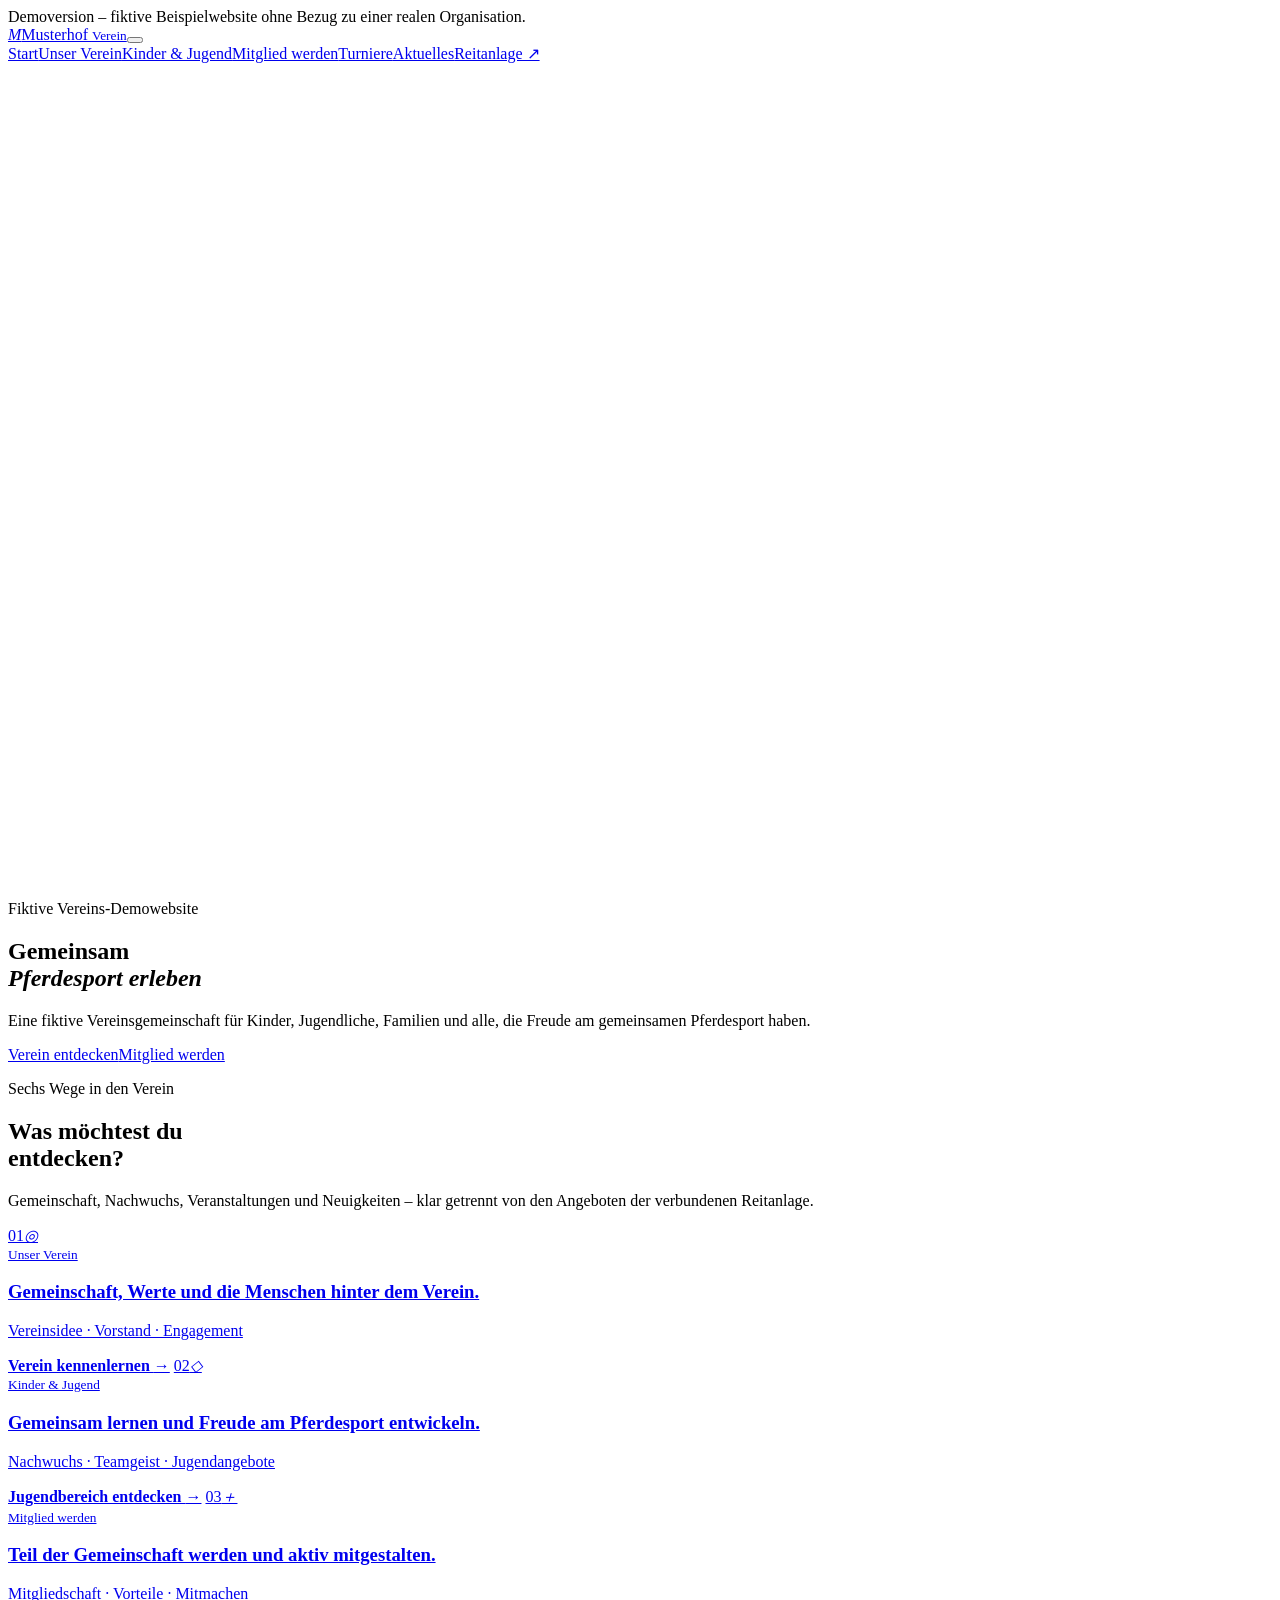
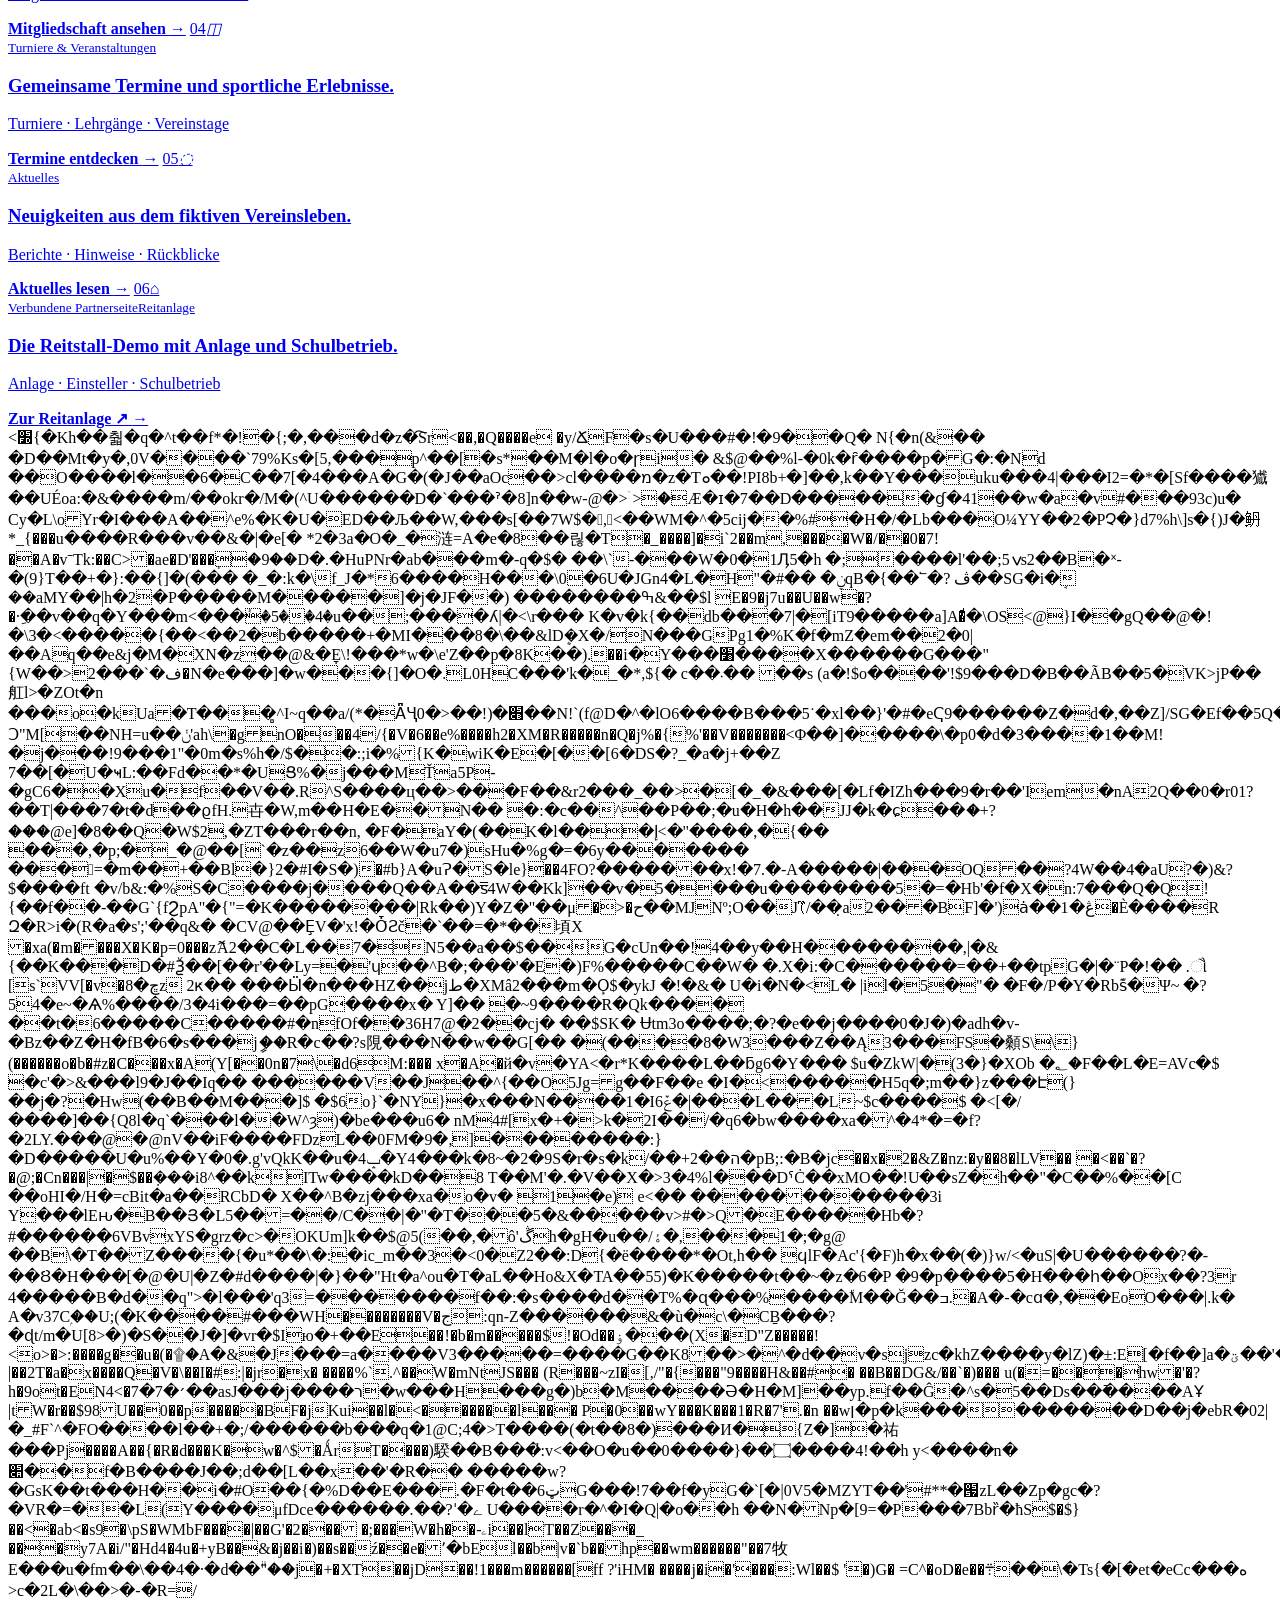
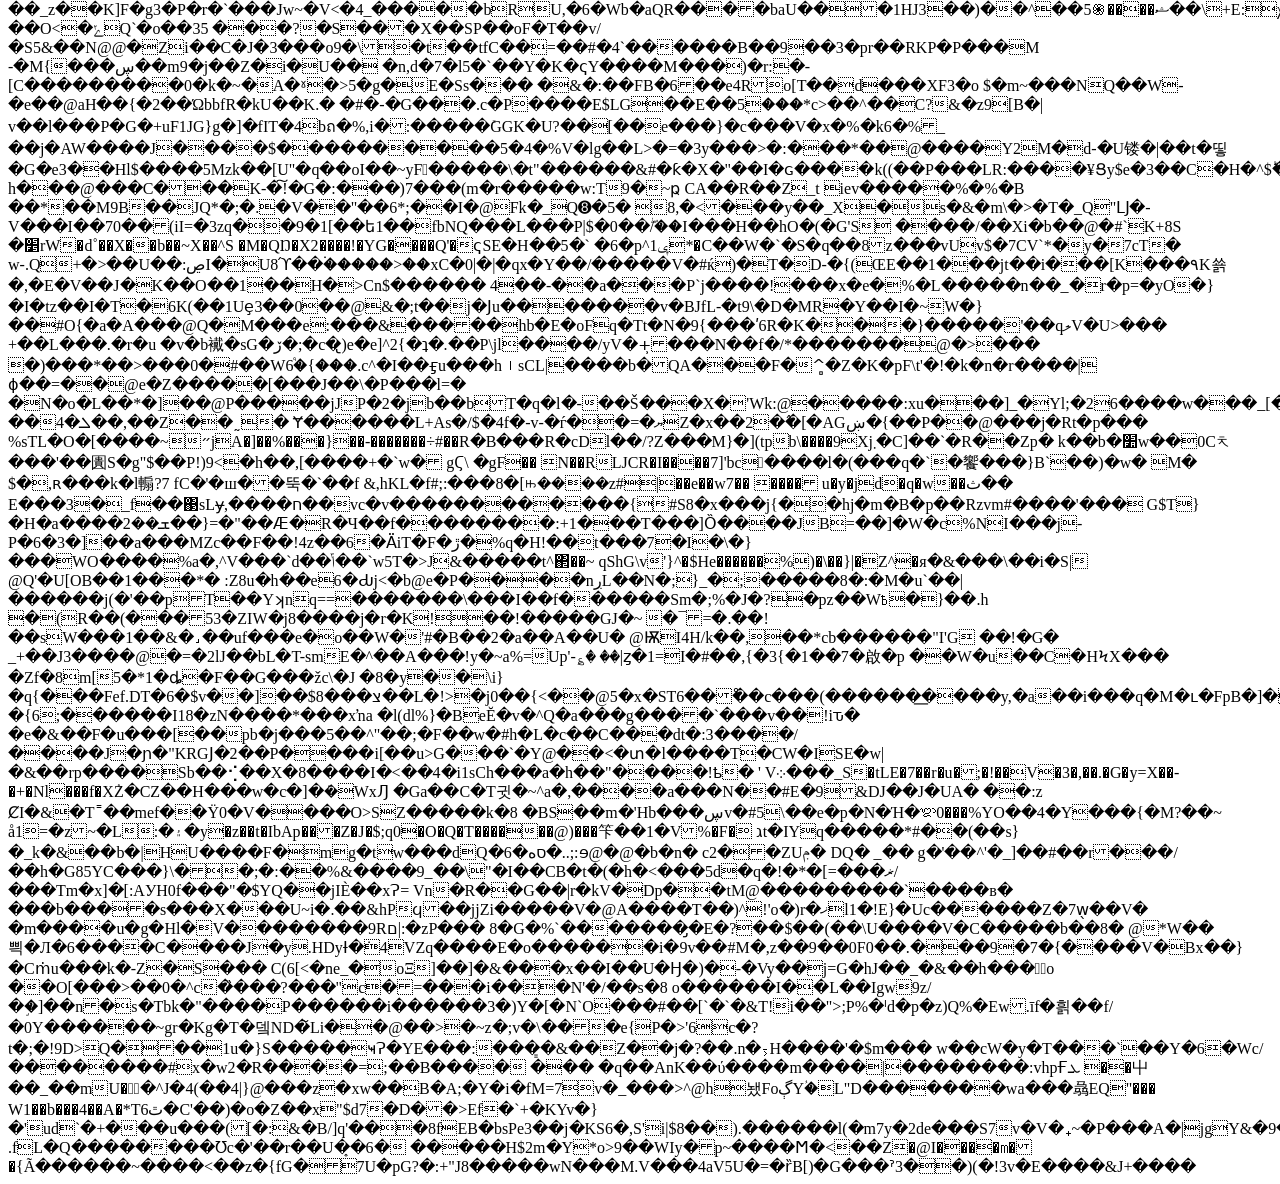
==== index.html @ 646482c4 "Erstelle Vereins-Demowebsite" ====
<!doctype html><html lang="de"><head><meta charset="utf-8"><meta name="viewport" content="width=device-width,initial-scale=1"><meta name="description" content="Fiktive Vereins-Demowebsite für den Reitverein Musterhof e.V. – Gemeinschaft, Jugend und Pferdesport."><meta name="robots" content="noindex,nofollow,noarchive"><title>Reitverein Musterhof e.V. · Demoversion</title><link rel="preload" href="assets/hero-gemeinschaft.webp" as="image" type="image/webp"><link rel="stylesheet" href="style.css"><script src="script.js" defer></script></head><body class="home"><div class="demo-bar">Demoversion – fiktive Beispielwebsite ohne Bezug zu einer realen Organisation.</div><header class="site-header"><a class="brand" href="index.html"><i class="brand-mark">M</i>Musterhof <small>Verein</small></a><button class="nav-toggle" type="button" aria-expanded="false" aria-controls="site-nav" aria-label="Navigation öffnen"><span></span></button><nav class="site-nav" id="site-nav" aria-label="Hauptnavigation"><a href="index.html" aria-current="page">Start</a><a href="verein.html">Unser Verein</a><a href="jugend.html">Kinder & Jugend</a><a href="mitglied.html">Mitglied werden</a><a href="veranstaltungen.html">Turniere</a><a href="aktuelles.html">Aktuelles</a><a class="partner-link" href="https://home-5020967539.app-ionos.space/">Reitanlage ↗</a></nav></header><main><section class="hero"><img src="assets/hero-gemeinschaft.webp" width="1920" height="817" alt="Fiktive Vereinsgemeinschaft mit Kindern, Jugendlichen und zwei Pferden auf einem Reitplatz"><div class="hero-copy"><p class="eyebrow">Fiktive Vereins-Demowebsite</p><h1>Gemeinsam<br><em>Pferdesport erleben</em></h1><p class="lead">Eine fiktive Vereinsgemeinschaft für Kinder, Jugendliche, Familien und alle, die Freude am gemeinsamen Pferdesport haben.</p><div class="button-row"><a class="button" href="verein.html">Verein entdecken</a><a class="button secondary" href="mitglied.html">Mitglied werden</a></div></div></section><section class="section dark" id="bereiche"><div class="split-head reveal"><div><p class="eyebrow">Sechs Wege in den Verein</p><h2>Was möchtest du<br>entdecken?</h2></div><p>Gemeinschaft, Nachwuchs, Veranstaltungen und Neuigkeiten – klar getrennt von den Angeboten der verbundenen Reitanlage.</p></div><div class="area-grid">
<a class="area-card reveal" href="verein.html"><span>01</span><i class="card-icon">◎</i><div><small class="card-kicker">Unser Verein</small><h3>Gemeinschaft, Werte und die Menschen hinter dem Verein.</h3><p>Vereinsidee · Vorstand · Engagement</p></div><b class="card-action">Verein kennenlernen <span>→</span></b></a>
<a class="area-card reveal" href="jugend.html"><span>02</span><i class="card-icon">◇</i><div><small class="card-kicker">Kinder & Jugend</small><h3>Gemeinsam lernen und Freude am Pferdesport entwickeln.</h3><p>Nachwuchs · Teamgeist · Jugendangebote</p></div><b class="card-action">Jugendbereich entdecken <span>→</span></b></a>
<a class="area-card reveal" href="mitglied.html"><span>03</span><i class="card-icon">＋</i><div><small class="card-kicker">Mitglied werden</small><h3>Teil der Gemeinschaft werden und aktiv mitgestalten.</h3><p>Mitgliedschaft · Vorteile · Mitmachen</p></div><b class="card-action">Mitgliedschaft ansehen <span>→</span></b></a>
<a class="area-card reveal" href="veranstaltungen.html"><span>04</span><i class="card-icon">◫</i><div><small class="card-kicker">Turniere & Veranstaltungen</small><h3>Gemeinsame Termine und sportliche Erlebnisse.</h3><p>Turniere · Lehrgänge · Vereinstage</p></div><b class="card-action">Termine entdecken <span>→</span></b></a>
<a class="area-card reveal" href="aktuelles.html"><span>05</span><i class="card-icon">◌</i><div><small class="card-kicker">Aktuelles</small><h3>Neuigkeiten aus dem fiktiven Vereinsleben.</h3><p>Berichte · Hinweise · Rückblicke</p></div><b class="card-action">Aktuelles lesen <span>→</span></b></a>
<a class="area-card partner reveal" href="https://home-5020967539.app-ionos.space/"><span>06</span><i class="card-icon">⌂</i><div><small class="card-tag">Verbundene Partnerseite</small><small class="card-kicker">Reitanlage</small><h3>Die Reitstall-Demo mit Anlage und Schulbetrieb.</h3><p>Anlage · Einsteller · Schulbetrieb</p></div><b class="card-action">Zur Reitanlage ↗ <span>→</span></b></a>
</div></section><section class="youth-band"><׽{�Kh��춻�q�^t��f*�!�{;�,���d�z�S҇r<��,�Q����e �y/ՃF�s�U���#�!�9��Q�N{�n(&��
�D��Mt�y�,0V����`79%Ks�[5,���p^��[�s*��M�l�o�ɼi�&$@��%l-�0k�ȓ����p�G�:�Nd ��O����l��6�C��7[�4���A�G�(�J��aOc��>cl����מ�z�Tܘ��!PI8b+�]��,k��Y���uku���4|���I2=�*�[Sf����㺣��UÉoa:�&����m/��okr�/M�(^U������D�`���ˀ�8]n��w-@�>ۤ>�Æ�ɪ�7��D������ɠ�41��w�a�v#���93c)u�	Cy�L\oYr�I���A��^e%�K�U�ED��Љ��W,���s[��7W$�,<��WM�^�5cij��%#�H�/�Lb���O¼YY��2�PՉ�}d7%h\]s�{)J�鿕*_{���u����R���v��&�|�e[�	*2�3a�Ο�_�涟=A�e�8��릲�T�_����]�i`2��m,����W�/��0�7!��A�vˉTk:��C>�ae�D'���֧�9��D�.�HuPNr�ab���m�-q�$�
��\`-���W�0�1Ӆ5�h	�;����l'��;ݍ5ѕ2��B�ˣ-�(9}T��+�}:��{]�(���	�_�:k�\f_J�*6����H�� �\0�6U�JGn4�L�H"�#��
	�ݧqB�{��՟�? ڤ��SG�i�ܱ
��aMY��|h�2�P�����M�����]�j�JF��)
��������ߒ&��$l
E�9�j7u��U��w�?�·�ِ�v��q�Y���m<���ٝ�5��4�u��;����ʎ|�<\r���
K�v�k{��db���7|�[iT9�����a]A�ͩ�\OS<@}I��gQ��@�!
�\3�<�����{��<��2�b�����+�MI���8�\��&lDܷ�X�/N���GPg1�%K�f�mZ�em��2�0|��Aq��e&j�M�XN�z��@&�ׇE\!���*w�\e'Z��p�8K��).��i�Y���׸����X������G���"{W��>ف�`���2�N�e���]�w���{]�O�.L0HC���'k�_�*,${�c��܁��	��s
(a�!$o����'!$9���D�B��ÃB��5�<r�YpK�e	����^~��e��`�Ϣ�T�^/�Vm�\k(L�8�-�P��B�,�r1����
�J�"v�g�H~�<�yV3�z3��
Ҁ?r�9���z��b�rD�Ԝ NZ����w��a��ЋX1 Q���?bg�D�c~M��IK8��E���ZDnW�3I���$IM+lK�=;ApӁlG�7�0��_gx��-cT���hȀ�~�6�"v�^��
�%1?5YA�����`���!�%���`X�V\h��p�X��53�q�4G�~�E��-���	|����<���͑�S�r��LJ����I�w#F��P�R.������?��ܞ �F	g&{�����b��m?�~"va���]o�����^���V��5���ud'�l?��EJ�02����������.<{g��P�(�0|"'9���Q#=�L�=mm�TD���H%l�;�C��|�H��B���T5��!h��k�*��a�w���v��}�v�%���2	�= 2�k�rC�7 ���2���4H����	ԫGh�VX��&n������0ثf���&)@�XA'6M����)��
�m��[��5��\� �6z%Y׆h�~��TQ��*�j.$�B��J�J�E�%�h��Ҩ��N��!�_��V��p4,�Զ���\a<�z��4����l1��M�{(�{��
�����/Ms;A���{G�a�K�����`�|�ez)a�Z��*�Ϋ���Qqqj�s�9�I+�P�=����$�A&�S�+>VK>jP��舡l>�ZOt�n ���o�kUa�T���̻^I~q��a/(*�ǞҶ0�>��!)�׋��N!`(f@D�^�lO6����B���5˙�xl��}'�#�eҀ9������Z�d�,��Z]/SG�Ef��5Q��[E�'�yP�JW�6���gT�\P�-�1�ӱ�/Ɔ"M[��NH=u��ݩ'ah\�gnO� ��4/{�V�6��e%����h2�XM�R�����n�Q�j%�{%'��V�������<Φ��]�����\�p0�d�3����1��M!�j���!9���1"�0m�s%h<KЁ�Xr�X_�� ���P�^2J
�Q+��L:�̃:��$b>�/$��:;i�%{K�wiK�E�[��[6�DS�?_�a�j+��Z
7��[�U�ҹL:��Fd��*�UՑ%�j���MŤa5P-�gC6��Xu�f��V��.R^S����ц��>���F��&r2���_��>�[�_�&���[�Lf�IZh���9�r��'Iem�nA2Q��0�r01?��T|���7�t�d��ϱfH.卋�W,m��H�E��N���:�c��^��P��;�u�H�h��JJ�k�ɕ��ަ�+?� ��@e]�8��Q�W$2,�ZT���r��n, �F�aY�(��K�l���إ<�"����,�{�����,�p;�_�@��[`�z��z6��W�u7�)sHu�%g�=�6y����������=�m��+��Bl�}2�#I�S�)�#b}A�uɁ�S�le}��4FO?�������x!�7 .�-A�����|���OQ��?4W��4�aU?�)&?$����ft�v/b&:�%S�C�� ��j����Q��A��s̿4W��Kk]��v�5����u��������5�=�Hb'�f�X�n:7���Q�Q!{��f��-��G`{fϨpA"�{"=�K��������|Rk��)Y�Z�"��μ�>�ح��MJNº;O��J(ͫ/��̣a2���BF]�')ȧ��1�ڠ�Ѐ����RԶ�R>i�(R�a�s';'��q&��CV@��ȨV�'x!�ׁȰƧč�`��=�*��頃X	�xa(�m����X�K�p=0���zޮA2��C�L��7�N5��a��$��G�cUn��!4��y��H��������,|�&{��K���D�#Ѯ��[��r'��Ly=�'ɥ��^B�;���'�E�)F%�����C��W�
�.X�i:�C������=��+��tpG�|�¨P�!��.ૌ[s`VV[�v�ڇ�8z 2ԟ�����Ӹ�n���HZ��jط�XMâ2���m�O̙$�ykJ	�!�&�U�i�N�<L�	|il�5�"�	�F�/P�Y�Rbs͊�Ψ~� ?54�e~�Ѧ%����/3�4i���=��pG����x�	Y]���~9����R�Qk���� ��t�6�����C�����#�nfOf��36H7@�2��cj���$SK�	Ʉtm3o����;�?�e��j����0�J�)�adh�v-�Bz��Z�H�fB�6�s���jީ��R�c��?s䧋���N��w��G[���(����8�W3���Z��Ą3���FS�顙S\\}(������o�b�#z�C���x�A(Y[��0n�7\�d6 M:���
x�A�й�v�YA<�r*K����L��ƃg6�Y���$u�ZkW|�(3�}�XOb
�؂�F��L�E=AVc�$	�c'�>&���l9�J��Iq��	 ������V��J��^{��O5Jg=g��F��e
�I�<�����H5q�;m��}z���Է(}��j�?�Hw(��B��M���]$
�$6o}`�NY}�x���N����1�I6ݞ�|���L���L~$c����$
�<[�/����]��{Q8l�q `���l��W^ȝ)�be���u6�
nM4#[x�+�>k�2I��/�q6�bw����xa�^�4*�=�f?�2LY.���@�@nV��iF����FDzL��0FM�9�,]��������:}�D�����U�u%��Y�0�.g'vQkK��u�4ݒ�Y4���k�8~�2�9S�r�s�k/��+2��ה�pB;:�B�јc��x�2�&Z�nz:�y��8�lLV���<��`�?�@;�Cn���|�$��ܼ���i8^��kITw����kD��8T��M'�.�V��X�>3�4%l���DˤĊ��xMO��!U��sZ�h��"�C��%��[C	��oHI�/H�=cBit�a��RCbD�
X��^B�zj���xa�o�v� 1�e)
e<��������������3iY���lEԋ�B��Յ�L5��=��/C��|�"�T���5�&�����v>#�>Q�E�����Hb�?#������6VBvxYS�grz�c>�OKUm]k��$@5(��,�ô'ڴh�gH�u��/ۀ�,���1�;�g@	��B\�T��Z����{�u*��\�:�ic_m��3�<0�Z2��:D{�ё����*�O t,h��ϥlF�Ac'{�F)h�x��(�)}w/<�u<d���8A�M5p
9������v��L���Q	��s��;���QM'Q������N�|s�k#4�l~���3DH�([���@=
(l=W���BA��η�A�\N*�l<n�hl�{>S|�U������?�-��Ȣ�H���[�@�U|�Z�#d����|�}��"Ht�a^ou�T�aL��Ho&X�TA��55)�K�����t��~�z�6�P
�9�p����5�H���һ��Ox��?3r	4�����B�d��q">�l���'q3=�������f��:�s����d��T%�ɋ���%����֕M��Ğ��ߏ.�A�-�cɑ�,��EoO���|.k�	A�v37Cۭ��U;(�Κ����#���WH��������V�ج:qn-Z������&�ù�c\�CַB���?�ɖt/m�U[8>�)�S��J�]�vr�$Iю�+��E��!�b�m�����$!�Od��ۏ���(X�D"Z�����!<o>�>:����g��u�(�۩�A�&�J���=a����V3�����=����G��K8��>�^�d��v�sjzc�khZ����y�lZ)�±:E[�f��]a�ؾ��'�a4?|��2T�a�x ����Q�V�\��I�#:|�jr�x�
����%`.^��W�mNtJS��� (R���~zI�[,/"�{���"9����H&��#�
��B��DG&/��`�)��� u(�=���hw�'�?h�9ot�EN4<�׳�7�7��asJ���j����ר�w���H���g�)b�M�� ��Ə�H�M]��yp.f��Ĝ�^s�5��Ds��߫����AҰ|tW�r��$98U��0��p�����BF�jKui̠��l�<������l��� P�0��wY���K���1�R�7'.�n
��w׀�p�k����������D��j�ebR�02|�_#F`^�FO����l��+�;/������b���q�1@C;4�>T����(�t��8�)���И�{Z�]�祐���Pj����A��{�R�d���K�w�^$�ǺrT����)騤��B���҆:v<��O�u��0����}��۝����4!��h	y<����n�	׊��f�B����J��;d��[L��x��'�R�������w?�GsK��t���H��i�#O��{�%D��E���.�F�t��6ټG���!7��f�yG�`[�|0V5�MZYT��'#**�՗zL��Zp�gc�?�VR�=��L(Y����μfDcе������.��?ˈ�ے
U����r�^�I�Q|�o��h ��N�Np�[9=�P���7Bbȑ�ћS$�$}��<�ab<�s9�\pS�WMbF����|��G'�2���	�;���W�h��-ۦi��lT��Z���_	���y7A�i/"�Hd4�4u�+yB��&�j��i�)��s��ź��e�՚�bEl��b|v�`b��hp��wm������"��7牧
E���u�fm��\��4�·�d��ۗ"��j�+�XT��jD��!1���m������[ff 
?'iHM� ����j�i�'���:Wl��$ '�)G�=C^�oD�e��܊��\�Ts{�[�et�eCc���ه	>c�2L�\��>�-�R=/��_z��K]F�g3�P�r�`���Jw~�V<�4_�����bRU,�6�W b�aQR����baU���1HJ3�� )��^��5֍����ޝ��\+E:χV��&M�bBs���zǬ�N���m��@hav)s���%a�q6	��O<�ݺQ`�o��35 ���?�S��̀�X��SP��oF�T��v/�S5&��N@@�Zi��C �J�3���o9�\�t��tfC��=��#�4`������B��9��3�pr��RKP�P���M	-�M{���ڛ��m9�j��Z�i�U��
�n,d�7�l5�`��Y�K�ҁY����M���)�r:�-[C���������0�k�~�A�ˠ�>5�g�E�Ss���
�&�:��FB�6��e4Ro[T��d���XF3�o	$�m~���NQ��W-�e��@aH��{�2��ΏbbfR�kU��K.� �#�-�G���.c�P����E$LG��E��5֖���*c>��^��C?&�z9[B�| v��l�� �P�G�+uF1JG}g�]�fIT�4bถ�%,i�:�����ܺGGK�U?��[��e��� }�c���V�x�%�k6�%_ ��j�AW����J����$����������5�4�%V�lg��L>�=�3y���>�:���*��@����Y2M�d-�U镂�|��t�띻�G�e3��Hl$����5Mzk��[U"�q��oI��~yF򛲸�����\�t"������&#�ƙ�X�"��I�ɢ�� ��k((��P���LR:����¥Ցy$e�3��C�H�^$ؕ�q�6��֟�ӹę�ݖ��d���Ųr~)����"�S|j�D�(��ߜ����d��J�C~"u-h���@���C���K-�͠!�G�:���)7���(m�r�����w:T9�~ҏCA��R��Z_t	iev�����%�%�B��*��M9B��JQ*�;�.�V��"��6*;��I�@Fk�_Q➑�5� 8,�<���y��_X�s�&�m\�>�T�_Q"Ǉ�-V���I��70��(iI=�3zq��9�1[��ե1��fbNQ���L���P|$�0��ۖ/ ��I���H��hO�(�G'S	����/��Xi�b��@�#`K+8S	�׵rW�d˚��X��b��~X��^S	<xͫ�P���O� 4f�5:u���&^Ͻ���T�����4q��舌f��p?�y�/�NN6�2a�  <�iw:�M��]̣�C#i����OT�ڽ꺺$AA�=�l=,vD�����Y�u@?���J��D�Q�>�M�QŊ�X2����!�YG����Q'�ҁSE�H��5�`
�6�p^1ݷ*�C��W�`�S�q��8z���vUv$�7CV`*�y�7cT�
w-.Q+�>��U��:ڝI�U8ϓ ��۬�����>��xС�0|�|�qx�Y��/�����V�#ќ)�T�D-�{(ŒE��1���jt��i���[K���٩K쑑�,�E�V��J�K��O��1��H�>Cn$������4��-��a���P`j����!���x�e�%�L�����n��_�r�p=�yO�}�I�tz��І�T�6K(��1Uȩ3��0��@&�;t��j�Ϳu�������v�BJfL-�t9\�D�MR�Y��I�~W�}��#O{�a�A���@Q�M���e:���&�����hb�E�oFq�Tt�N�9{���ʹ6R�K���}�����'��qލV�U>���+��L���.�r�u �v�b襶�<q+Ǵw:�o��|�'�f�p���C%hp��y`��1L�:c���\�z)ħ.���T�b�0S�Q!��ebߢ����q��u��G���0��e������D=.�9P��r�@"�b���=;�Į&�����9����W�pA�g;>sG�ڒ�;�c�̢)e�e]^2{�ʇ�.��P\jl����/yV�+̹���N��f�/*�������@�>���	�)���*��>���0�#��W6֩� {���.c^�I��ӻu���h꫰sCL|����b�QA���F� ^̻�Z�K�pF\t'�!�k�n�r����|ɸ��=��@e�Z�����[���J��\�P���l=�
�N�o�L��*�]��@P�����jJP�2�jb��bT�q�l�-��Š���X�'Wk:@�����:xu���]_�Yl;�26����w���_[��<��Ny����smL��F����,�Q^�2��|X�E�������i��w��lp��=�O8,�<.ƝgU4� ��4�ܠ��,��Z��˷�
Ɏ������L+As�/$�4f�-v-�ѓ��=�ޔZ�x��2�߮�[�AGښ�{��P��@���j�Rt�p���	%sTL�O�[����~״jA�]��%���}��-�������÷#��R�B���R�cDl��/?Z���M}�](tpb\����9Xj܂�C]��`�R��Zp�k��b�׺w��0Cᅕ���'��圚S�g"$��P!)9<�h��,[����+�`w�
gϚ\ �gF��N��RLJCR�I����7]'bc����l�(���q�`�饗���}B`��)�w� M� $�,ʀ���k�l䡪?7
fC�'�ш��뚝�`��f &,hKL�f#;:���8�[ꖱ����z#|��e��w7��	���� u�y�jd�q�w��ث��
E���3�_f��΃sLɏ,����ח��vc�v������������{#S8�x���j{��hj�m�B�p��Rzvm#����'���G$T}�H�a����ܫ��2��}=�"��Ӕ�R�Ч��f��������:+1���T���]Ȍ����JB=��]�W�c%NI���j-P�6�3�]��a���MZc��F��!4z��6�ӒiT�F�ڙ�<M���A|ܩ��;�q��G�+;�rj���bFR���{H��ڄT���@u~��`�&vWW��¬&㓌0#�Qd�L0�@�6�{i��)����k80�x:�����Sߡl8:Yp
m�Չ���_�� hU��"/O,�apvqtI�I�rP��ijl��,X�I���D��ɟl�R�gl�b,7�X(�y
8Tx��lP�$)�LXnE��� v4���������ӛ��ɸ �����h'T*f�VW�t�<b��sHI^8�1Īu�R���`~v�
��e'�����ɣ�����T	�� vp������ sn��b=�kJ�<�L&��*Y��!l� �;j�B��qv���|�v���Lf��;��|;n�9~����:(M�0O�6㨕��)��Sv�H[�I��8��2V�QFP�v��/Z!�"����+��� 礢C�h�u��V)F�]�T1PgJ����LNF�4��f�Ml����&���x7 �Xuc$�u��Ju�?��3��O�`�W�H�h��R��K=�q-�Jv�}���e�)��Ȁ,yc��!dL��=��\�S��b����Hh;�XU��������<�� ���ku/��{�t2	L��>%q�H!��t���7�I�\�}���WO����%a�,^V���`d��ݴ��`w5T�>J&�����t^΂��~	qShG\v'}^�$He������%)�\��}|�Z^�я�&���\ ��i�S|	@Q'�U[OB��1���*�
:Z8u�h��e6�Ԃj<�b@e�P����nڔL��N�;}_�;�����8�:�M�u`��|���� ��j(�'��pT��Yʞnq==����� ��\���I��f������Sm�;%�J�?�pz��W߿�}��.h 	�(R��(���53�ZIW�j8����j�r�K!��!�����GJ�~
�¯=�.��!��sW���1��&�˼��uf���e�o��W�'#�B��2�a��A��U� @ѬI4H/k��,��*cb������"I'G
��! �G�_+��J3����@�=�2lJ��bL�T-smE�^��A���!y�~a%=Up'-؏�
��|ȥ�1=܏I�#��,{�3{�1��7�啟�p	��W�u��C�HϞX��� �Zf�8m[5�*1�ȡ�F��G���žc\�J �8�y��\i}�q{���Fef.DT�6�$v��]��$צ���8��L�!>�j0��{<��@5�x�ST6���ْ�c�� �(������͟����y,�a��i���q�M�ʟ�FpB�]�t����K��U9lM%s��P�Z��#���{0T�%Ʀ�$v}�{6;������I18�zN����*���xŉa�l(dl%}�BeĔ�v�^Q�a���g����`���v��!iԏ� �e�&��F�u���[��pb�j���5��^"��;�F��w�#h�L�c��C���dt� :3����/���� J�ɲ�"KRGͿ�2��P����i[��u>G���`�Y@��<�տ�l����T�CW� ISE�w|�&��rp����Sb��⢊��X�8����I�<��4�i1sCh���a�h��"����!ҍ�' V܀���_S�tLE�7��r�u�;�!��V�3�,��.�G�y=X��-�+�Nl���f�XٝZ�CZ��H���w�c�]�݁�WxԒ	�Ga��C�T귓�~^a�,����a���N��#E�9&DJ��J�UA�	��:z	ȻI�&�T˭��mef��Ÿ0�V����O>SZ�����k�8 �BS��m�'Hb���ڛv�#5\��e�p�N�Ή�ᬒ0���%YO��4�Y���{�M?��~ å1=�z~�L:�۽�y�z��t�IbAp���Z�J�$;q0�O�Q�T������@)���笇��1�V%�F�	גt� IYq�����*#��(��s}�_k�&��b�|HU����F�mg�tw���dQ�סه� 6�..;:ɘ@�@�b�n� c2��ZUݦ�DQ�
_��	g�'��^'�_]��#��r���/��h�G85YC���}\��;�:��%&����9_��\"�I��CB�t�(�h�<���5d�q�!�*�[=���ޜ/���Tm�x]�[:AУH0f���"�$YQ��jIÈ��xɁ=Vn�R��G��|r�kV�Dp��tM@���������`����в����b����s���X���U~i�.��&hPϥ��jjZi�����V�@A����T��)^!'o�) r�ޚl1�!E}�Uc������Z�7w̖��V�
�m����u�g�Hl�V��������9Rם|:�zP���
8�G�%`�������̡�E�?��$��(��\U����V�C�����b��8�@*W��쁵�Л�6����C����J�y.HDyƗ�݁4VZq����E�o������i�9v��#M�,z��9��0F0��.��� 9�7�{����V�Bx��}�Cṁu���k�-Z�S��� C(6[<�ne_�oΞ]��]�&���x��I��U�Ӈ�)�-�Vy��j=G�hJ��_�&��h���o
��O[���>��0�^c�̏���?���"c�=���i���N'�/��s�8	o������I��L��Igw9z/�֣�]��n�s�Tbk�"����P������i������3�)Y�[�N`O���#��[`�`�&T!i��">;P%�ˡd�p�z)Q%�Ew.īf�흵��f/�0Y������~gr�Kg�T�뎈ND�̆Li��@��>�~z�;v�\���e{P�>'6c�?t�;�!9D>Q���1u�}S�����ҹɁ�YE���:���͇�&��Z��j�?��.n�-͕H����'�$m���	w��cW�y�T���`��Y�6�Wc/��������#x�w2�R����=;��B���� ���
�q��AnK��ύ����m����|��������:vhpҒܥ	��屮� �_��mU�٩ͭ�^J�4(��4|}@���z�xw��B�A;�Y�i�fM=7v�_���>^@h뇄FoڳYؙ�L"D�������wa���骉EQ"���	W1��b���4��A�*T6ٿ�C'��)�o�Z��x"$d7�D��>Ef�`+�KYv�}�'ud`�+���u���([�:&�B/]q'���8fEB�bsPe3��j�KS6�,S'i|$8��).������l(�m7y�2de���S7v�V�ߪ~�P���A�|jgY&�9�JB��4�G	.fL�Q��������Ʊc�'��r��U�͎�6������H$2m�Y*o>9��WIy�p~����Ϻ�<��Z�@I����ՠ� �{Ã������~����<��z�{fG�7U�pG?�:+"J8�����wN���М.V���4aV5U�=�ȑВ[)�G���ˀ3��)(�!3v�E����&J+���� 
---- style.css ----
:root{--night:#071d2b;--navy:#0d3148;--petrol:#174e63;--blue:#396d87;--smoke:#88a9b9;--mist:#edf3f5;--paper:#m��h��춻�q�^v
L	HHL��
K̊JN���܎�ٙ��ؘX��ܛ�[���YX[YܘYY[�
�\��H]�HL	K�ؘJ�MK�MK�MK�MJK�[��\�[�̉JK[�X\�YܘYY[�
L�YY�̍YM�����M
_K�Y�KZ\���X^]�Y��L���܎��YLYM�K�Y�KX�۝[��Y[�΍ܙ[HX^
K���[K�[�
L	HHLL�
K̊J_K�Y�KX�۝[���X\��[��K���[Nٛ۝��[\
����[K�����[JK�K���\�K\�\�Y�_K����^�X^]�Y�K����H���܎��M����ٛ۝\�^�N�K�ܙ[_K��[Y\�YܚY�X\��[�]���[N�ܚY][\]KX��[[�Μ�\X]
�Y��_K���\�YܚY�X\��[�]���[N�ܚY][\]KX��[[�Μ�\X]
Y��_K���\�X�\��Y[�ΌK��[_K�]�]\��\�^N�ܚY�\�X�\�][ΌN���܎���NYؘX��ܛ�[��[�X\�YܘYY[�
MYY���͘��L���
N؛ܙ\�\�Y]\ΌN�X�KZ][\Θ�[�\�ٛ۝��[\
ܙ[K���\�[JH�\�K\�\�Y�_K���\�X�\���X\��[��K�ܙ[H���[Nٛ۝\�^�N�K���[_K���\�X�\����^�X\��[�����܎��\�KX�YJNٛ۝\�^�N��ܙ[Nٛ۝]�ZY��L�]\�\�X�[�΋�Y[N�^]�[�ٛܛN�\\��\�_K�[[�X�\�\�^N�[�[�KX�����X\��[�]��\�[N�Y[�΋����[H��[N���܎��X����ؘX��ܛ�[��ٌ�MX��؛ܙ\�\�Y]\ΎN\ٛ۝\�^�N��N�[Nٛ۝]�ZY��L�^]�[�ٛܛN�\\��\�_K��\[\��\�^N�ܚY���[�\�\�\�]��\���\���[N�X\��[��ܙ[H�Y[�Ό�\�\�[N��ۙ_K��\[\�^�\�^N�ܚY�ܚY][\]KX��[[�΍�Y����\�\�[N�[YۋZ][\Μ�\��Y[�ΌK�ܙ[NؘX��ܛ�[��ٙ��؛ܙ\��\��Y�\�K[[�JN؛ܙ\�\�Y]\ΌM�K��\[\�N��Y�ܙ^�\�^N�ܚY��Y��ZY�����܎�ٙ��ؘX��ܛ�[���\�K\]��
N؛ܙ\�\�Y]\΍L	N���[�\�Z[�ܙ[Y[���\���۝[����[�\��\�X�[X[[XY[��^�\��N�X�KZ][\Θ�[�\�ٛ۝\�^�N���\�[Nٛ۝]�ZY��K�]�[�YܚY�ܚY][\]KX��[[�Μ�\X]
�Y��_K�]�[�X�\��Z[�ZZY���K�]�[�X�\���X\��[��\�[HK�]�[�X�\��X�^ٛ۝\�^�N���[Nٛ۝]�ZY���LK�Y�[]�\��[���[[�Y�[��[۞�Y[�ΌK���[HK��[N���܎��N�ؘ͎X��ܛ�[��ٍXY�؛ܙ\��\��Y���XLN؛ܙ\�\�Y]\ΌMٛ۝]�ZY���K�Y�[]X�^�\�^N�ܚY��\����[N�X\��[����[HK�Y�[\����\�^N�ܚY�ܚY][\]KX��[[�Ό��Y����\�\�[N�Y[�Ό\�[NؘX��ܛ�[��ٙ��؛ܙ\��\��Y�\�K[[�JN؛ܙ\�\�Y]\ΌL�K�Y�[\����ٛ۝\�^�N����[_K��]��[\��\�^N�ܚY��\�\�[_K��]��Z][^ؘX��ܛ�[��ٙ��؛ܙ\��\��Y�\�K[[�JN؛ܙ\�\�Y]\Ό���ݙ\���ΚY[�K��]��Z][H�[[X\�^�\�^N�ܚY�ܚY][\]KX��[[�Ό��Y��]]���\�K�\�[N�[YۋZ][\Θ�[�\��Y[�Ό\�[N��\��܎��[�\��\�\�[N��ۙ_K��]��Z][H�[[X\�N��]�X��]Y]Z[�[X\��\��\�^N��ۙ_K��]��Z][H�[[X\�H[Y���Y����ZY��ML�ؚ�X�Y�]��ݙ\�؛ܙ\�\�Y]\ΌMK��]��Z][H��X\��[����\�[HZ[\ܝ[�ٛ۝\�^�N�����[HZ[\ܝ[�K��]��]���^�\�^N�ܚY��Y���ZY���؛ܙ\��\��Y�\�K[[�JN؛ܙ\�\�Y]\΍L	N�X�KZ][\Θ�[�\���[��][ێ���\�K��]��Z][V��[�H��]��]���^��[�ٛܛN���]JYY�_K��]��Y]Z[�\�^N�ܚY�ܚY][\]KX��[[�Ό��Y����\�K�\�[N�Y[�Ό\�[HK�\�[H�L����܎��\�K[]]Y
_K��]��[�Y[���Y[�Ό��[NؘX��ܛ�[��ٙ��؛ܙ\�\�Y]\ΌNK����ܚ\�Y[�Ό\�[N���܎���L����ؘX��ܛ�[��ٍYMYM_K��]�X[��X�]N���[�ٛܛN��[��]VJ��
N��[��][ێ��X�]H����[�ٛܛH���K��]�X[��\�X�^��X�]N�N��[�ٛܛN��ۙ_PYYXJX^]�Y�L�
^˜�]K[�]���\���\�[_K��]K[�]�^ٛ۝\�^�N���\�[_K�\�XKYܚY��X]\�KYܚY�[���YܚY�ܚY][\]KX��[[�Μ�\X]
�Z[�X^
Y��J_K���\�YܚY�ܚY][\]KX��[[�Μ�\X]
�Y��_K��]��\�]�Y]��ܚY][\]KX��[[�ΌY��Y��K��]��X�\���\��X�[�ܚYX��[[��K�L_K����\�YܚY�ܚY][\]KX��[[�ΌY��Y��K����\�YܚY���\��X�[�ܚYX��[[��K�L__PYYXJX^]�Y��
^�[��ܛ�\Y[��]���K�[[�X�\�ٛ۝\�^�N��M��[_K��]KZXY\���YH��]KZXY\����][ێ��[]]�N���]]��Y[�Ό\�[HK���[NؘX��ܛ�[���\�K[�Y�
_K��]�]���^�\�^N�����K��]K[�]����][ێ�X���]N���L	N�Y��ܚY���\�^N��ۙN�Y[�΋�ܙ[HK���[HK���[NؘX��ܛ�[���\�K[�Y�
N؛ܙ\�]��\��Y�ؘJ�MK�MK�MK�L�Nٛ^Y\�X�[ێ���[[��[YۋZ][\Μ��]�K��]K[�]���[��\�^N��^K��]K[�]�^�Y[�΋��\�[Nٛ۝\�^�N����[_K�\��\�[[��؛ܙ\�\�Y]\ΌL�K�\���Z[�ZZY���K�\�Ϛ[Y��ؚ�X�\��][ێ���H�[�\�K�\��X��^�Y[�ΎLK���[_K�\��K�Y�KZ\��^ٛ۝\�^�N��[\
ˍ\�[KM]�����[J_K��]ZXY��K�[�]X�[��ܚY][\]KX��[[�ΌY��K��X�[ۋ�Y�KX�۝[��Y[�΍\�[HK���[_K�Y�KZ\���Z[�ZZY���Y[�΍\�[HK���[_K�\�XKYܚY��X]\�KYܚY�[���YܚY��[Y\�YܚY�]�[�YܚY���\�YܚY��]��\�]�Y]��ܚY][\]KX��[[�ΌY��K�\�XKX�\��Z[�ZZY��͌K�[�]]�\�X[�Z[�ZZY����ܚY\��Ό_K��]��X�\���\��X�[�ܚYX��[[��]]�K��]��X�\���\��X�[[Y���]��X�\�[Y��ZY����K����\�YܚY�ܚY][\]KX��[[�ΌY��K����\�YܚY���\��X�[�ܚYX��[[��]]�K��]��Z][H�[[X\�^�ܚY][\]KX��[[�ΌY��]]�K��]��Z][H�[[X\�H[Y��ܚYX��[[��K�LN��Y�L	N�ZY����K��]��Z][H�[[X\�O�]��ܚYX��[[��_K��]��]���^�ܚYX��[[����ܚY\��Ό�K��]��Y]Z[�ܚY][\]KX��[[�ΌY���Y[�Ό\�[HK�\�[_K�Y�[\����ܚY][\]KX��[[�ΌY��K��^��\�\�[__PYYXJ�Y�\��\�YX�Y[[�[ێ��YX�J^�[��ܛ�X�Z]�[܎�]]�J�
���Y�ܙK
��Y�\��[�[X][ۋY\�][ێ��[\�Z[\ܝ[��[�[X][ۋZ]\�][ۋX��[��HZ[\ܝ[���[��][ۋY\�][ێ��[\�Z[\ܝ[�K��]�X[��X�]N�N��[�ٛܛN��ۙ__B
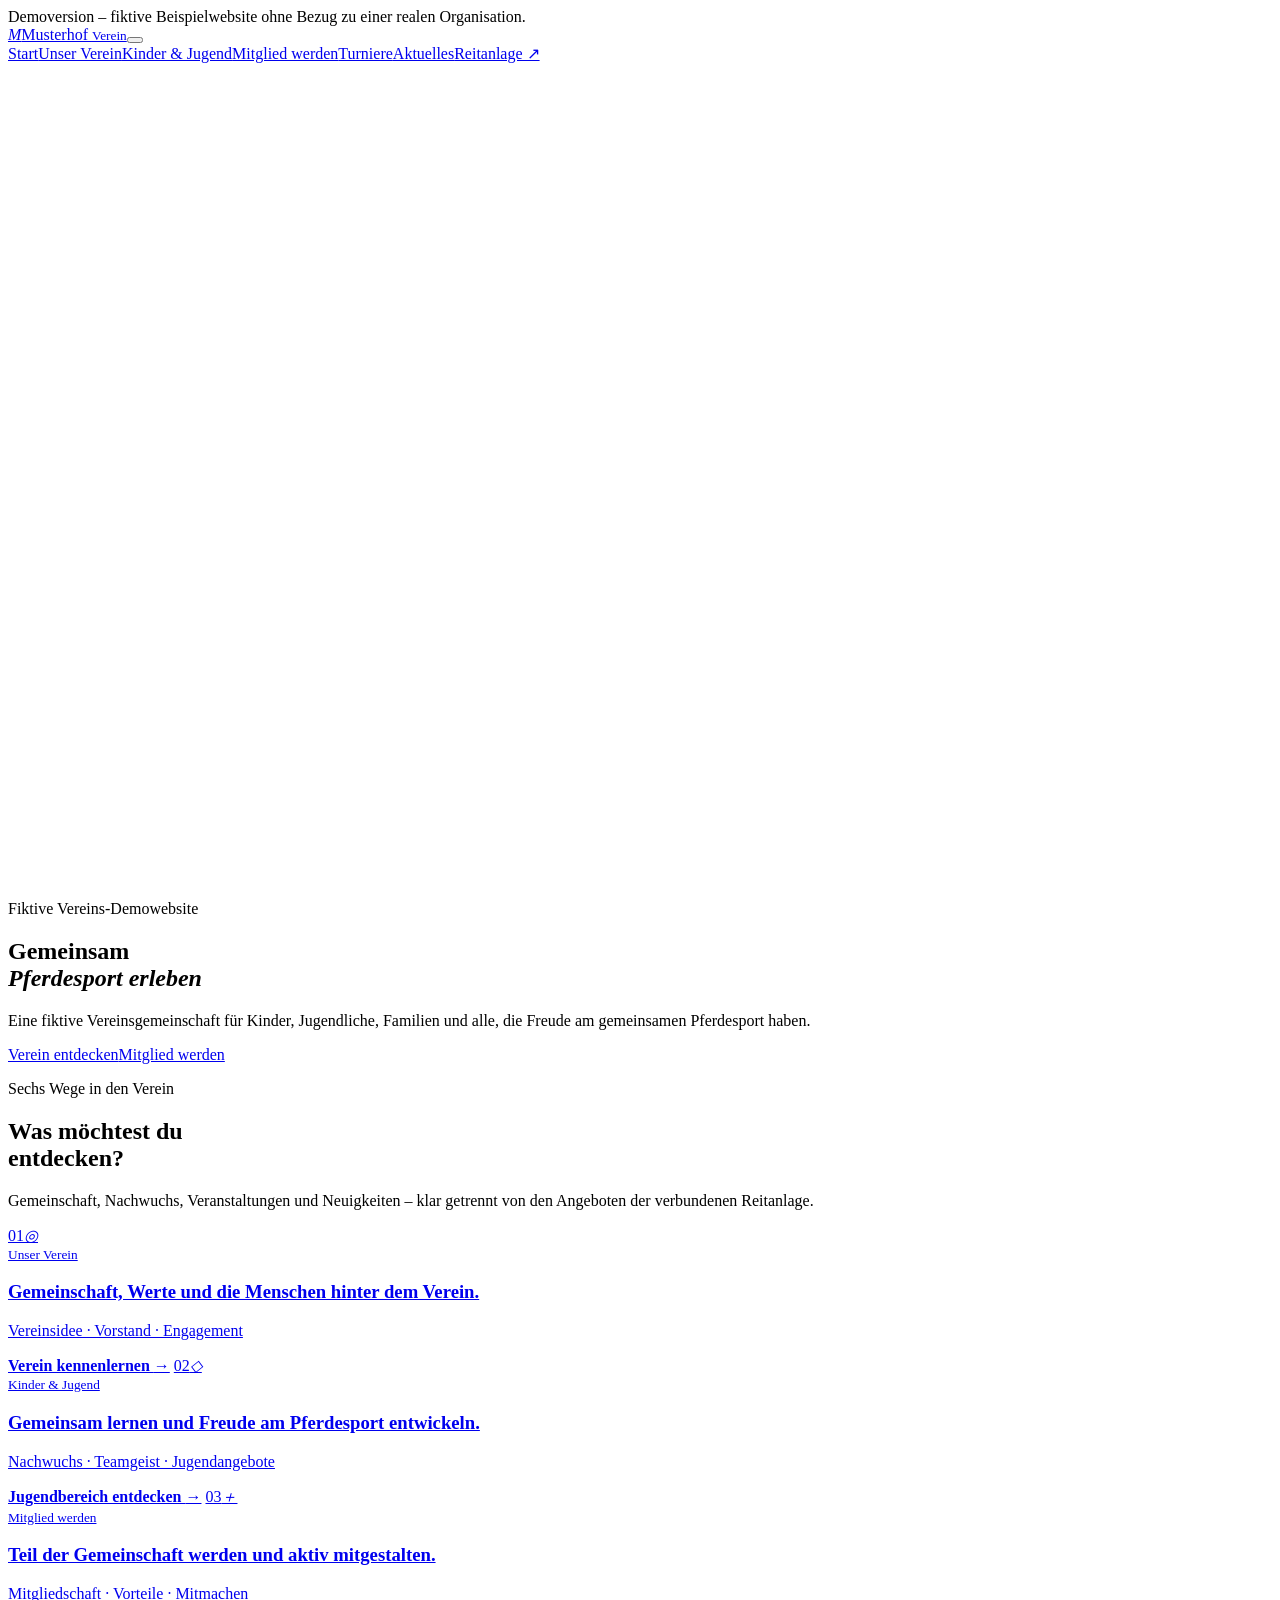
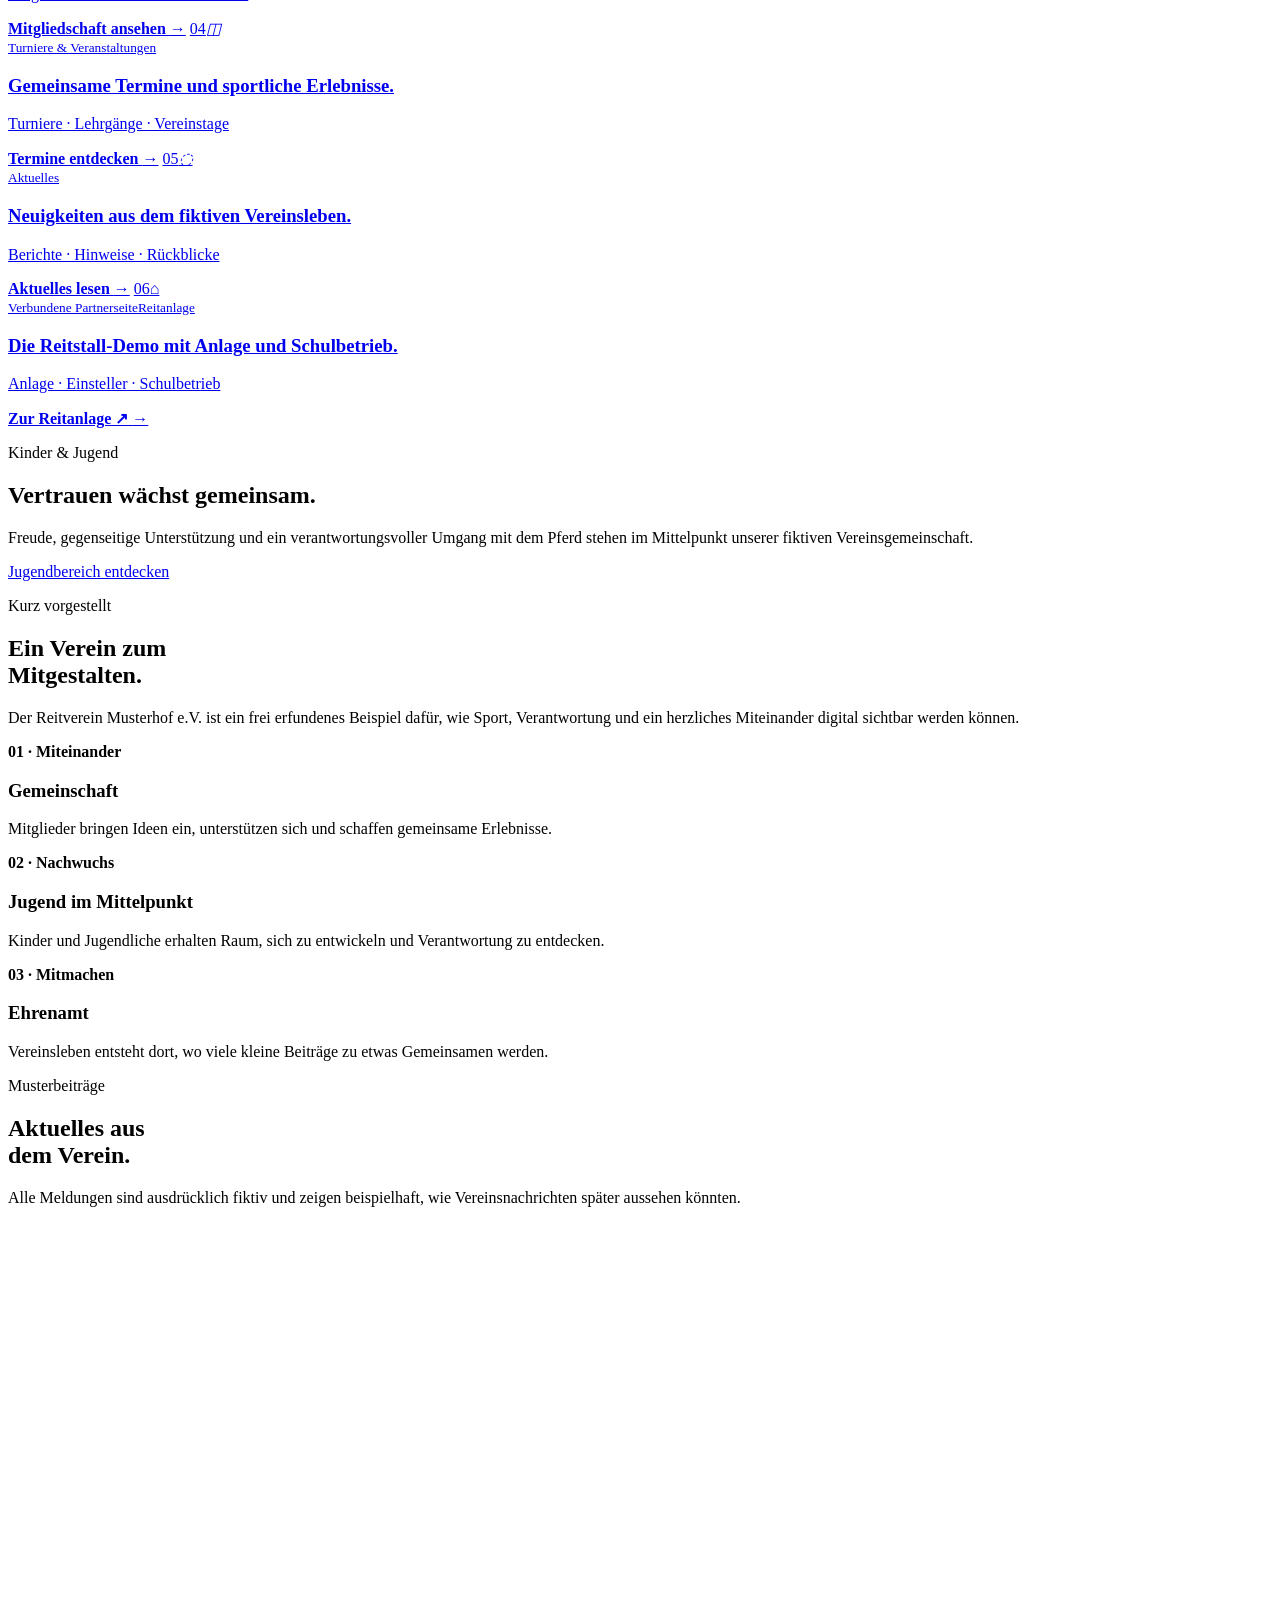
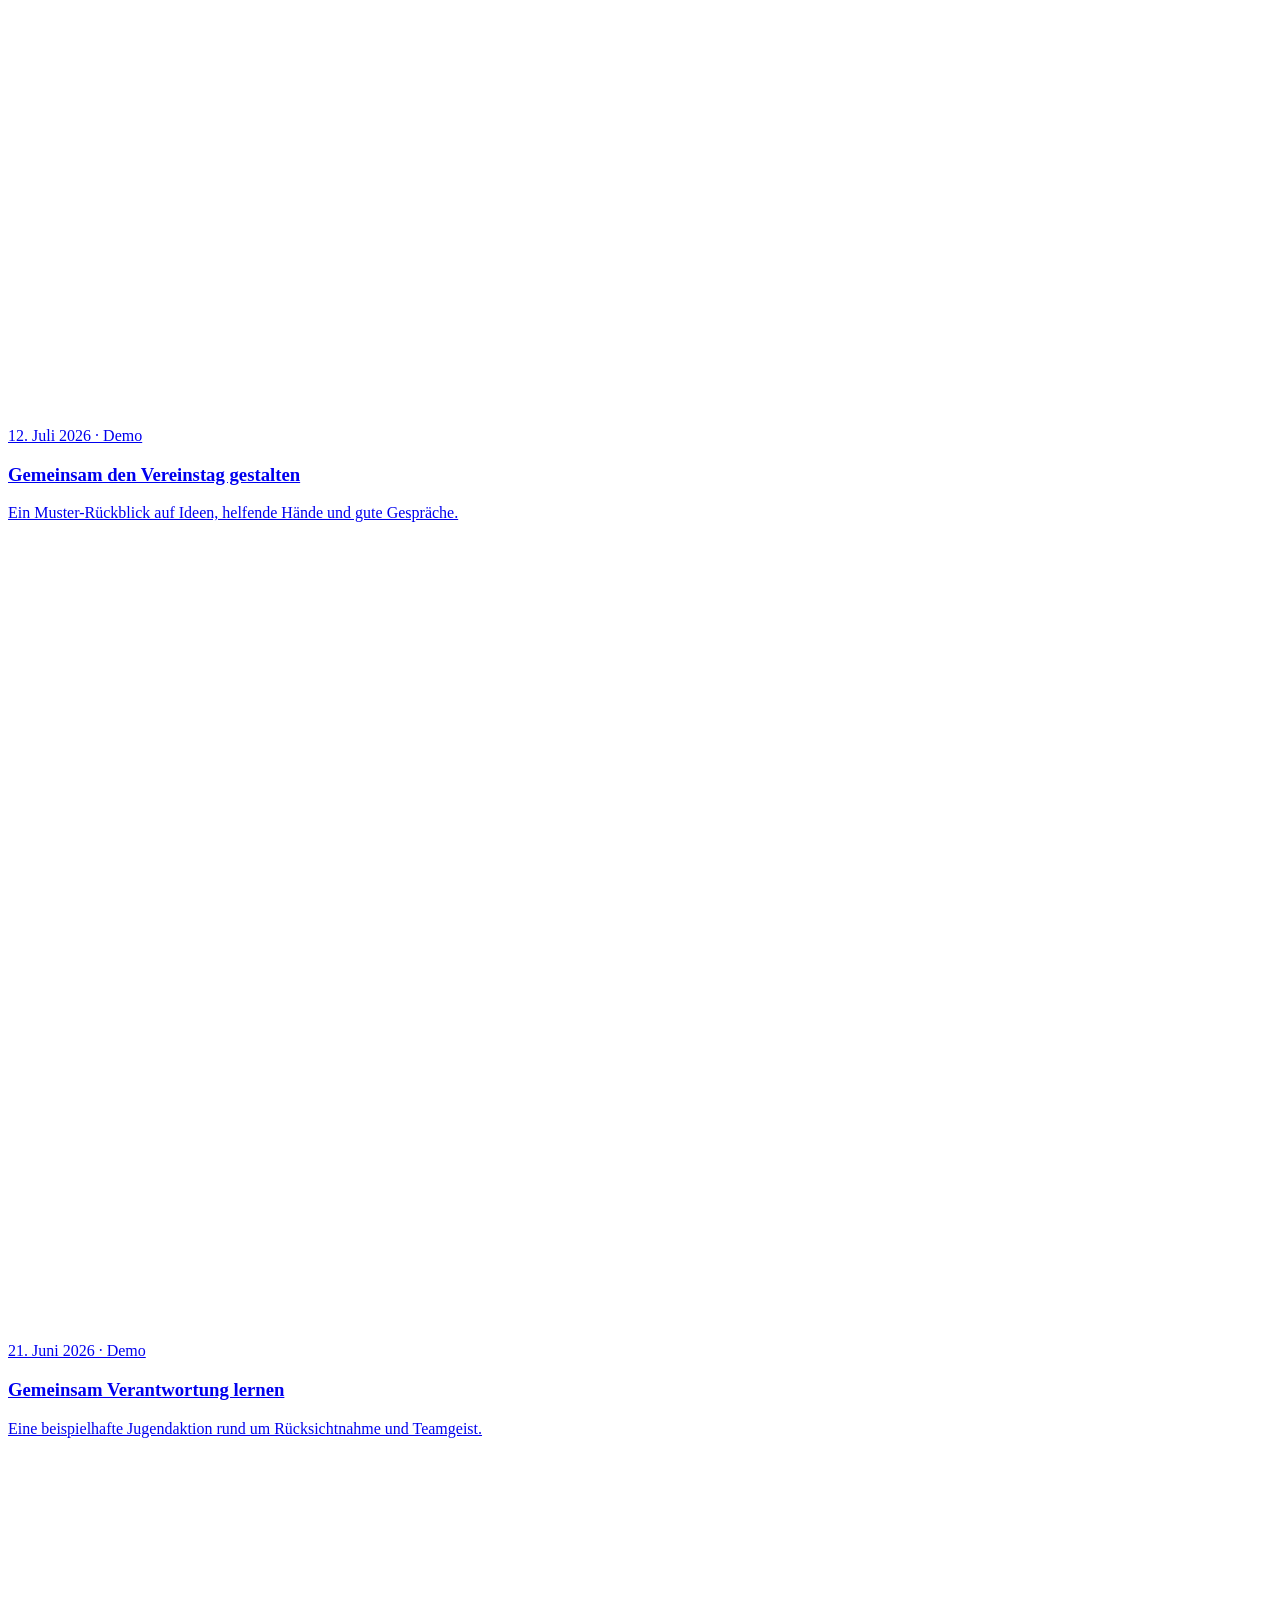
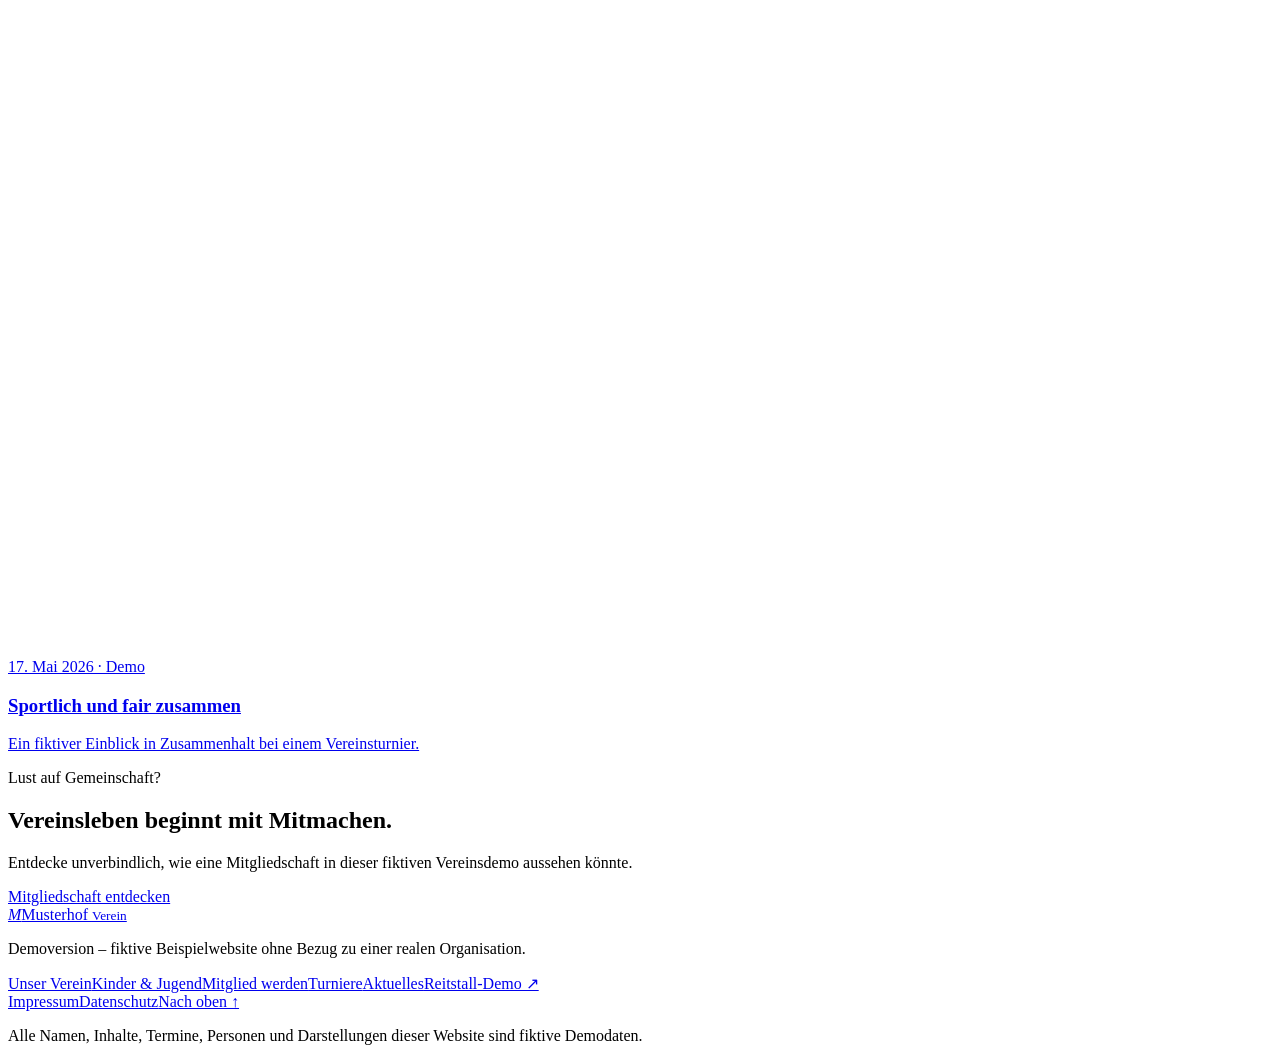
==== commit 6f3482be: "Korrigiere Übertragung der Startseite" ====
--- a/index.html
+++ b/index.html
@@ -5,352 +5,4 @@
 <a class="area-card reveal" href="veranstaltungen.html"><span>04</span><i class="card-icon">◫</i><div><small class="card-kicker">Turniere & Veranstaltungen</small><h3>Gemeinsame Termine und sportliche Erlebnisse.</h3><p>Turniere · Lehrgänge · Vereinstage</p></div><b class="card-action">Termine entdecken <span>→</span></b></a>
 <a class="area-card reveal" href="aktuelles.html"><span>05</span><i class="card-icon">◌</i><div><small class="card-kicker">Aktuelles</small><h3>Neuigkeiten aus dem fiktiven Vereinsleben.</h3><p>Berichte · Hinweise · Rückblicke</p></div><b class="card-action">Aktuelles lesen <span>→</span></b></a>
 <a class="area-card partner reveal" href="https://home-5020967539.app-ionos.space/"><span>06</span><i class="card-icon">⌂</i><div><small class="card-tag">Verbundene Partnerseite</small><small class="card-kicker">Reitanlage</small><h3>Die Reitstall-Demo mit Anlage und Schulbetrieb.</h3><p>Anlage · Einsteller · Schulbetrieb</p></div><b class="card-action">Zur Reitanlage ↗ <span>→</span></b></a>
-</div></section><section class="youth-band"><׽{�Kh��춻�q�^t��f*�!�{;�,���d�z�S҇r<��,�Q����e �y/ՃF�s�U���#�!�9��Q�-N{�n(&��
-�D��Mt�y�,0V�-���`79%Ks�[5,���p^��[�s*��M�l�o�ɼi�-&$@��%l-�0k�ȓ����p�-G�:�Nd ��O����l��6�C��7[�4���A�G�(�J��aOc��>cl����מ�z�Tܘ��!PI8b+�]��,k��Y���uku���4|���I2=�*�[Sf����㺣��UÉoa:�&����m/��okr�/M�(^U������D�`-���ˀ�8]n�-�w-@�>ۤ>�Æ�ɪ�7��D�����-�ɠ�41��w�a�v#���93c)u�	Cy�L\o-Yr�I���A��^e%�K�U�ED��Љ��W,���s[��7W$�,<��WM�^�5cij�-�%#�H�/�Lb���O¼YY��2�PՉ�}d7%h\]s�{)J�鿕*_{���u����R���v��&�|�e[�	*2�3a�Ο�_�涟=A�e�8��릲�T�_����]�i`2��m,����W�/��0�7!��A�vˉTk:��C>-�ae�D'���֧�9��D�.�HuPNr�ab���m�-q�$�
-��\`-���W�0�1Ӆ5�h	�;-����l'��;ݍ5ѕ2��B�ˣ-�(9}T��+�}:��{]�(���	�_�:k�\f_J�*-6����H�� �\0�6U�JGn4�L�H"�#��
-	�ݧqB�{��՟�? ڤ��SG�i�ܱ-
-��aMY��|h�2�P�����M�����]�j�JF��)
-��������ߒ&��$l
-E�9�j7u��U��w�?�·�ِ�v��q�Y���m<���ٝ�5��4�u��;����ʎ|�<\r���
-K�v�k{��db���7|�[iT9�����a]A�ͩ�\OS<@}I��gQ��@�!
-�\3�<�����{��<��2�b�����+�MI���8�\��&lDܷ�X�/N���G-Pg1�%K�f�mZ�em��2�0|��Aq��e&j�M�XN�z��@&�ׇE\!���*w�\e'Z��p�8K��).��i�Y���׸����X������G���"{W��>ف�`���2�N�e���]�w��-�{]�O�.L0HC���'k�_�*,${�-c��܁��	-��s
-(a�!$o����'!$9���D�B��ÃB��5�<r�YpK�e	����^~��e��`�Ϣ�T�^/�-Vm�\k(L�8�-�P��B�,�r1����
-�J�"v�g�-H~�<�yV3�z3��
-Ҁ?r�9���z��-b�rD�Ԝ NZ����w��a��ЋX-1 Q���?bg�D�c~M��IK8��E���ZDnW�3I���$IM+-lK�=;ApӁlG�7�0��_gx��-cT���hȀ�~�6�"v�^��
-�%1?5YA�����`���!�%��-�`X�V\h-��p�X��53�q�4G�~�E��--���	|����<���͑�-S�r��LJ����I�w#F��P�R.������-?��ܞ �F	g&{�����b��m?�~"va-���]o�����-^���V��5���ud'�l?��EJ�02������-����.<{g��P�(�0|"'9���Q#=�L�=mm�TD���H%l�;�C��|�H��B-���T5��!h��-k�*��a�w���v��}�v�%���2	�= 2�k�rC�7 ���2���4H����	ԫGh�V-X��&n������0-ثf���&)@�XA'6M����)��
-�m��[��5��\� �6z%Y׆h�~��TQ��*�j.$�B��J�J�E�%�h��Ҩ��N��!�_��V��p4,�Զ���\a<�z��4����l1��M�{(�{�-�
-�����/Ms;A���{G�a�K�����`�|�ez)a�Z��*�Ϋ���Qqqj�s�9�I+�P�=����$�A&-�S�+>VK>jP��舡l>�ZOt�n ���-o�kUa-�T��-�̻^I~q��a/(*�ǞҶ0�>��!)�׋��N!`(f@D�^�lO6����B���5˙�xl��}'�#�eҀ9������Z�d�,��Z]/SG�Ef��5Q��[-E�'�yP�JW�6���gT�\P�--�1�ӱ�/Ɔ"M[��NH=u��ݩ'ah\�g-nO� -��4/{�V�6��e%����h2�XM�R�����n�Q�j%�{-%'��V�������<Φ��]�����\�p0�d�3���-�1��M!�j���!9���1"�0m�s%h<KЁ-�Xr�X_�� ���P�^2J
-�Q+��L:�̃:��$b->�/$��:;i�%-{K�wiK�E�[��[6�DS�?_�a�j+��Z
-7��[�U�ҹL:��Fd��*�UՑ%�-j���MŤa5P-�gC6��Xu�-f��V��.R^S����ц��>���F��&r2���_��>�[�_�&���[�Lf�IZh���9�r��'Iem�nA2Q��0�r01?��T|���7�t�d��ϱfH.卋�W,m��H�E��-N��-�:�c��-^��P��;�u�H�h��-JJ�k�ɕ��ަ�+?� ��@e]�8��Q�W$2,�ZT���r��n, �F�aY�(��K�l���إ<�"����,�{��-���,�p;�_�@��[`�z��z6��W�u7�)sHu�%g�=�6y�������-���=�m��+��Bl�}2�#I�S�)-�#b}A�uɁ�-S�le}��4FO?�����-��x!�7 .�-A�����|���OQ-��?4W��4�aU?�)&?$����ft-�v/b&:�%S�C�� ��j����Q��A��s̿4W��Kk]��v�5����u��������5�=�Hb'�f�X�n:7���Q�Q!{��f��-��G`{fϨpA"�{"=�K��������|Rk��)Y�Z�"��μ-�>�ح��MJNº;O��-J(ͫ/��̣a2��-�BF]�')ȧ��1�ڠ�Ѐ����R-Զ�R>i�(R�a�s';'��q&�-�CV@-��ȨV�'x!�ׁȰƧč�`��=�*��-頃X	-�xa(�m�-���X�K�p=0���zޮA2��C�L��7�-N5��a��$��--G�cUn��!4��y��H��������,|�&{��K���D�#Ѯ��[��r'��Ly=�'ɥ��^B�;���'�E�)F%�����C��W�
-�.X�i:�C������=��+��tpG�|�¨P�!��-.ૌ[s`VV[�v�ڇ�8z- 2ԟ��-���Ӹ�n���HZ��jط�XMâ2���m�O̙$�ykJ	�!�&�-U�i�N�<L�	|il�5�"�	�F�/P�Y�Rbs͊�Ψ~-� ?54�e~�Ѧ%����/3�4i���=��pG����x�	Y]��-�~9����R�Qk���� ��t�6�����C�����#�nfOf��36H7@�2��cj�-��$SK�	Ʉtm3o����;�?�e��j����0�J�)�adh�v-�Bz��Z�H�fB�6�s���jީ��R�c��?s䧋���N��w��G[��-�(��-��8�W3���Z��Ą-3���FS�顙S\\}(������o�b�#z�C���x�A(Y[��0n�7\�d6 M:���
-x�A�й�v�YA<�r*K����L��ƃg6�Y���-$u�ZkW|�(3�}�XOb
-�؂�F��L�E=AVc�$	�c'�>&���l9�J��Iq��	 ������V-��J��^{��O5Jg=-g��F��e
-�I�<�����H5q�;m��}z���Է(}��j�?�Hw(��B��M���]$
-�$6-o}`�NY}�x���N����1�I6ݞ�|���L��-�L-~$c����$
-�<[�/����]��{Q8l�q `���l��W^ȝ)�be���u6�
-nM4#[x�+�>k�2I��/�q6�bw����xa�-^�4*�=�f?�2LY.���@�@nV��iF����FDzL��0FM�9�,]��������:}�D�����U�u%��Y�0�.g'vQkK��u�4ݒ�Y4���k�8~�2�9S�r�s�k/��+2��ה�pB;:�B�јc��x�2�&Z�nz:�y��8�lLV��-�<��`�?�@;�Cn���|�$��ܼ���i8^��k-ITw����kD��8-T��M'�.�V��X�>3�4%l���DˤĊ��xMO��!U��sZ�h��"�C��%��[C	��oHI�/H�=cBit�a��RCbD�
-X��^B�zj���xa�o�v� 1�e)
-e<��-�����-�������3i-Y���lEԋ�B��Յ�L5��-=��/C��|�"�T���5�&�����v>#�>Q-�E�����Hb�?#������6VBvxYS�grz�c>�-OKUm]k��$@5(-��,�-ô'ڴh�gH�u��/ۀ�,��-�1�;�g@	��B\�T��-Z���-�{�u*��\�:�ic_m��3�<0�Z2��:D{�ё����*�O t,h��-ϥlF�Ac'{�F)h-�x�-�(�)}w/<�u<d���8A�M5p
-9-������v��L���Q	��s��;���QM'Q�����-�N�|s�k#4�l~���3DH�([���@=
-(l=W���BA��η�A�\N*�l<n�hl�{>S|�U������?-�-��Ȣ�H���[�@�U|�Z�#d����|�}��"Ht�a^ou�T�aL��Ho&X�TA-��55)�K�����t��~�z�6�P
-�9�p����5�H���һ��Ox��?3r	4�����B�d��q">�l���'q3-=�������f��:�s����d��T%�ɋ���%����֕M��Ğ��ߏ.�A�-�cɑ�,��EoO���|.k�	A�v37Cۭ��U;(�Κ����#���WH��������V�ج:qn-Z������&�ù�c\�CַB���?�ɖt/m�U[8>�)�S��J�]�vr�$Iю�+��E��!�b�m�����$!�Od��ۏ���(X-�D"Z�����!<o>�>:����g��u�(�۩�A�&�J-���=a����V3�����=����G��K8-��>�^�d��v�sjzc�khZ����y�lZ)�±:E[�f��]a�ؾ��'�a4?|��2T�a�x ����Q�V�\��I�#:|�jr�x�
-����%`.^��W�mNtJS��� (R���~zI�-[,/"�{���"9����H&��#�
-��B��DG&/��`�)��� u(�=���hw-�'�?h�9ot�EN4<�׳�7�7��asJ���j����ר�w���H���g�)b�M�� ��Ə�H�M]��yp.f��Ĝ-�^s�5��Ds��߫����AҰ-|t-W�r��$98-U��0��p-�����BF�j-Kui̠��l�<������l��� P�0��wY���K���1�R�7'.�n
-��w׀�p�k���-�������D��j�ebR�02|�_#F`^�FO��-��l��+�;/������b���q�1@C;4�>T����(�t��8�)���И�{Z�]�祐���Pj����A��{�R�d���K�w�^$-�Ǻr-T����)騤��B���҆:v<��O�u��0����}��۝����4!��h	y-<����n�	׊��-f�B����J��;d��[L��x��'�R��-�����w?�GsK��t���H�-�i�#O��{�%D��E���-.�F�t��6ټG���!7��f�yG�`[�|0V5�MZYT��'#**�՗zL��Zp�gc�?�VR�=�-�L(Y����μfDcе������.��?ˈ�ے
-U����r�^�I�Q|�o�-�h ��N�-Np�[9=�P���7Bbȑ�ћS$�$}��<�ab<�s9�\pS�WMbF����|��G'�2���-	�;���W�h��-ۦi��lT��Z���_	���y7A�i/"�Hd4�4u�+yB��&�j��i�)��s��ź��e�-՚�bEl��b|v�`b��-hp��wm������"��7牧
-E���u�fm��\��4�·�d��ۗ"��j�+�XT��jD��!1���m������[ff 
-?'iHM� ����j�i�'���:Wl��$ '�)G�-=C^�oD�e��܊��\�Ts{�[�et�eCc���ه	>c�2L�\��>�-�R=/��_z��K]F�g3�P�r�`���Jw~�V<�4_�����bRU,�6�W b�aQR���-�baU��-�1HJ3�� )��^��5֍����ޝ��\+E:χV��&M�bBs���zǬ�N���m-��@hav)s��-�%a�q6	��O<�ݺQ`�o��35 ���?�S��-̀�X��SP��oF�T��v/�S5&��N@@�Zi��C �J�3���o9�\-�t-��tfC��=��#�4`��-����B��9��3�pr��RKP�P���M	-�M{-���ڛ��m9�j��Z�i�U��
-�n,d�7�l5�`��Y�K�ҁY����M���)�r:�-[C���������0�k�~�-A�ˠ�>5�g�E�Ss�-��
-�&�:��FB�6-��e4R-o[T��d���XF3�o	$�m~���NQ��W-�e��@aH��{�2��ΏbbfR�kU��K.� �#�-�G���.c�P����E$LG��E��5֖���*c>��^��C?&�z9[B�| v��l�� �P�G�+uF1JG}g�]�fIT�4bถ�%,i�-:�����ܺGGK�U?��[��e��� }�c���V�x�%�k6�%-_ ��j�AW����J����$����������5�4�%V�lg��L>�=�3y���>�:���*��@����Y2M�d-�U镂�|��t�띻�G�e3��Hl$����5Mzk��[U"�q��oI��~yF򛲸�����\�t"������&#�ƙ�X�"��I�ɢ�� ��k((��P���LR:����¥Ցy$e�3��C�H�^$ؕ�q�6��֟�ӹę-�-ݖ��d���Ųr~)����"�S|-j�D�(��ߜ����d��J�C~"u-h���@���C�-��K-�͠!�G�:���)7���(m�r�����w:T9�-~ҏ-CA��R��Z_t	iev�����%�%�B-��*-��M9B-��JQ*�;�.�V��"��6*;��I�@Fk�_Q➑�5� -8,�<-���y��_X�s�&�m\�>�T�_Q"Ǉ�-V���I��70��-(iI=�3zq��9�1[��ե1��fbNQ���L���P|$�0��ۖ/ ��I���H��hO�(�G'S-	����/��Xi�b��@�#`K+8S	�׵rW-�d˚��X�-�b��~X��^S	<xͫ�P-���O� 4f�5-:u���&^Ͻ���T�����4q��舌f��p?�y�/-�NN6�2a�  <�iw:�M��]̣�C#i����OT�-ڽ꺺$AA�=�l=,vD���-��Y�u@?���J��D-�Q�->�M�QŊ�X2����!�YG����Q'�-ҁSE�H��5�`
-�6�p^1ݷ*�C��W�`�S�q��8-z���vUv$�7CV`*�-y�-7cT-�
-w-.Q-+�>��U��:ڝI�U8ϓ ��۬�����>��xС�0|�|�qx�Y��/�����V�#ќ)�T�D-�{(ŒE��1���jt��i���[K���٩K쑑�,�E�V��J�K��O��1��H�>Cn$������-4��-��a��-�P`j����!���x�e�%�L�����n��_�r�p=�yO-�}�I�tz��І�T�6K(��1Uȩ3��0��@&�;t��j�Ϳu�������v�BJfL-�t9\�D�MR�Y��I�~W�}��#O{�a�A���@Q�M���e:���&���-��hb�E�oFq�Tt�N�9{���ʹ6R�K�-�-�}�����'��qލV�U>���-+��L���.�r�u �v�b襶�<q+Ǵw:�o��|�'�f�p���C%hp��-y`-��--1L�:c���\�z)ħ.���T�b�0S�Q!��eb-ߢ����q��u��-G���0��e������D=-.�9P��r�@"�b���=;�Į&�����9����W�pA�g;>sG�ڒ�;�c�̢)e�e]^2{�ʇ�.��P\jl����/yV�+̹-���N��f�/*�������@�>���	�)���*��>���0�#��W6֩� {���.c^�I��ӻu���h꫰sCL|����b�-QA���F� ^̻�Z�K�pF\t'�!�k�n�r����|ɸ��=��@e�Z�����[���J��\�P���l=�
-�N�o�L��*�]��@P�����jJ-P�2�jb��b-T�q�l�-��Š���X�'Wk:@�����:xu���]_�Yl;�26����w���_[�-�<��Ny����smL��F����,�Q^�2��|X�E�������i��w��lp��=�O8,�<.ƝgU4� ��-4�ܠ��,��Z��˷-�
-Ɏ������L+As�/$�4f�-v-�ѓ��=�ޔZ�x��2�߮�[�AGښ�{��P��@���j�Rt�p���	%sTL�O�[����~״jA�]��%���}��-�������÷#��R�B���R�cDl��/?Z���M}�](tpb\����9Xj܂�C]��`�R��Zp�-k��b�׺w��0Cᅕ���'��圚S�g"$��P!)9<�h��,[����+�`w�-
--gϚ\ �gF��-N��RLJCR�I����7]'bc����l�(���q�`�饗��-�}B`��)�w� M� $�,ʀ���k�l䡪?7
-fC�'�ш�-�뚝�`��f &,hKL�f#;:���8�[ꖱ����z#|��e��w7��	����-- u�y�jd�q�w��ث��
-E���3�_f��΃sLɏ,����ח��vc�v������������{-#S8�x���j{��hj�m�B�p��Rzvm#����'���-G$T}�H�a����ܫ��2��}=�"��Ӕ�R�Ч��f��������:+1���T���]Ȍ����JB=��]�W�c%NI���j-P�6�3�]-��a���MZc��F��!4z��6-�ӒiT�F�ڙ�<M���A|ܩ��;�q��G�+;�rj���b-FR���{H��ڄT���@u-~��`�&vWW��¬&㓌--0#�Qd�L0�@�6�{i��)-����k80�x:��-���Sߡl8:Yp
--m�Չ���_�� hU��"/O,�apvqtI�I�rP��ijl��,X�I���D��ɟl�R�gl�b,7�X(�y
--8Tx��lP�$)�LX-nE��� v4���������ӛ��ɸ �����h'T*f�VW�t�<b��sHI^8�1Īu�R-���`~v�
-��e'�����ɣ�����T	�� vp����-�� sn��b=�kJ�<�L&��*Y��-!l� �;j�B��-qv���|�v���Lf��;��|;n�9~���-�:(M�0O�-6㨕��)��Sv�H[�I��8��2V�QFP�v��/Z!�"����+��� 礢C�h�u��V)F�]�T1PgJ����LNF�4��f�Ml����&���x7 �Xuc$�u��Ju�?��3��O�`�W�H�h��R��-K=�q-�Jv�}��-�e�)��Ȁ,yc��!dL��=��\-�S��b����Hh;�XU��������<�� ���ku/��{�t2	L��>%q�H!��t���7�I�\�}���WO����%a�,^V���`d��ݴ��`w5T�>J&�����t^΂��~	qShG\v-'}^�$He������%)�\��}|�Z^�я�&���\ ��i�S|-	@Q'�U[OB��1���*�
-:Z8u�h��e6�Ԃj<�b@e�P����nڔL��N�;}_�;�����8�:�M�u`��|���� ��j(�'��p-T��Yʞnq==����� ��\���I��f�-�����Sm�;%�J�?�pz��W߿�}��.h 	�(R��(���-53�ZIW�j8����j�r�K!��!�����GJ�~
-�¯-=�.��!��sW���1��&�˼��uf���e�o��W�'#�B��2�a��A��U� @ѬI4H/k��,��*cb������"I'G
-��! �G�-_+��J3����@�=�2lJ��bL�T-sm-E�^��A���!y�~a%=Up'-؏�
-��|ȥ�1=܏I�#��,{�3{�1��7�啟�p	��W�u-��C�HϞX��� �Zf�8m[-5�*1�ȡ�F��G���žc\�J �8�y��\i}�q{���Fef.DT�6�$v��]��$צ���8��L�!>�j0��{<��@5�x�ST6��-�ْ�c�� �(������͟����y,�a-��i���q�M�ʟ�FpB�]�t����K��U9lM%s��P�Z��#���{0T�%Ʀ�$v}�{6;������I18�zN����*���xŉa-�l(dl%}�BeĔ�v�^Q�a���g���-�`���v��!iԏ� �e�&��F�u���[��pb�j���5��^"��;�F��w�#h�L�c��C���dt� :3����/���� J�ɲ�"KRGͿ�2��P����i[��u>G���`�Y@��<�տ�l����T�CW� ISE�w|�&��rp����Sb��⢊��X�8����I�<��4�i1sCh���a�h��"����!ҍ-�-' V܀���_S-�tLE�7��r�u�-;�!��V�3�,��.�G�y=X��-�+�Nl���f�XٝZ�CZ��H���w�c�]�݁�WxԒ	�Ga��C�T귓�~^a�,����a���N��#E�9-&DJ��J�UA�	��:z	ȻI�&�T˭��mef��Ÿ0�V����O>SZ�����k�8 �BS��m�'Hb���ڛv�#5\��e�p�N�Ή�ᬒ0���%YO��4�Y���{�M?��~ å1=�z-~�L--:�۽�y�z��t�IbAp��-�Z�J�$;q0�O�Q�T������@)���笇��1�V-%�F�	גt� IYq�����*#��(��s}�_k�&��b�|HU����F�mg�tw���dQ�סه� 6�..;:ɘ@�@�b�n� c2�-�ZUݦ�-DQ�
-_��	g�'��^'�_]��#��r-���/��h�G85YC���}\�--�;�:��%&����9_��\"�I��CB�t�(�h�<���5d�q�!�*�[=���ޜ/���Tm�x]�[:AУH0f���"�$YQ��jIÈ��xɁ=-Vn�R��G��|r�kV�Dp��tM@���������`����в�-���b���-�s���X���U~i�.��&hP-ϥ-��jjZi�����V�@A����T��)^!'o�) r�ޚl1�!E}�Uc������Z�7w̖��V�
-�m����u�g�Hl�V��������9Rם|:�zP���
-8�G�%`��-�����̡�E�?��$��(��\U����V�C�����b��8�-@*W��쁵-�Л�6����C����J�y.HDyƗ�݁4VZq����E�o������i�9v��#M�,z��9��0F0��.��� 9�7�{����V�Bx��}�Cṁu���k�-Z�S��� C(6[<�ne_�oΞ-]��]�&���x��I��U�Ӈ�)�-�Vy��j=G�hJ��_�&��h���o
-�-�O[���>��0�^c-�̏���?���"c�-=���i���N'�/��s�8	o������I��L��Igw9z/�֣�]��n-�s�Tbk�"����P������i������3�)Y�[�N`O���#��[`�`�&T!i��">;P%�ˡd�p�z)Q%�Ew-.īf�흵��f/�0Y������~gr�Kg�T�뎈ND�̆Li��@��>�~z�;v�\��--�e{P�>'6c�?t�;�!9D>Q�-��1u�}S�����ҹɁ�YE���:���͇�&��Z��j�?��.n�-͕H����'�$m���	w��cW�y�T��-�`��Y�6�Wc/��������#x�w2�R����=;��B����- ���
-�q��AnK��ύ����m����|��������:vhpҒܥ	��屮� �_��mU�٩ͭ�^J�4(��4|}@���z�xw��B�A;�Y�i�fM=7v�_���>^@h뇄FoڳYؙ�L"D�������wa���骉EQ"���	W1��b���4��A�*T6ٿ�C'��)�o�Z��x"$d7-�D�-�>Ef�`+�KYv�}�'ud`�+���u���(-[�:&�B/]q'���8fEB�bsPe3��j�KS6�,S'i|$8��-).������l(�m7y�2de���S7-v�V�ߪ~�P���A�|jgY&�9�JB��-4�G	.fL�Q�����-���Ʊc�'��r��U�͎�6�--�����H$2m�Y*o>9��WIy�-p~����Ϻ�<��Z�@I����ՠ�- �{Ã������~����<��z�{fG�-7U�pG?�:+"J8�����wN���М.V���4aV5U�=�ȑВ[)�G���ˀ3��)(�!3v�E����&J+���� +</div></section><section class="youth-band"><div class="youth-copy reveal"><p class="eyebrow">Kinder & Jugend</p><h2>Vertrauen wächst gemeinsam.</h2><p>Freude, gegenseitige Unterstützung und ein verantwortungsvoller Umgang mit dem Pferd stehen im Mittelpunkt unserer fiktiven Vereinsgemeinschaft.</p><a class="button" href="jugend.html">Jugendbereich entdecken</a></div><div class="youth-visual" role="img" aria-label="Fiktive Jugendgruppe pflegt gemeinsam ein Pony"></div></section><section class="section"><div class="split-head reveal"><div><p class="eyebrow">Kurz vorgestellt</p><h2>Ein Verein zum<br>Mitgestalten.</h2></div><p>Der Reitverein Musterhof e.V. ist ein frei erfundenes Beispiel dafür, wie Sport, Verantwortung und ein herzliches Miteinander digital sichtbar werden können.</p></div><div class="feature-grid"><article class="feature-card reveal"><b>01 · Miteinander</b><h3>Gemeinschaft</h3><p>Mitglieder bringen Ideen ein, unterstützen sich und schaffen gemeinsame Erlebnisse.</p></article><article class="feature-card reveal"><b>02 · Nachwuchs</b><h3>Jugend im Mittelpunkt</h3><p>Kinder und Jugendliche erhalten Raum, sich zu entwickeln und Verantwortung zu entdecken.</p></article><article class="feature-card reveal"><b>03 · Mitmachen</b><h3>Ehrenamt</h3><p>Vereinsleben entsteht dort, wo viele kleine Beiträge zu etwas Gemeinsamen werden.</p></article></div></section><section class="section light"><div class="split-head reveal"><div><p class="eyebrow">Musterbeiträge</p><h2>Aktuelles aus<br>dem Verein.</h2></div><p>Alle Meldungen sind ausdrücklich fiktiv und zeigen beispielhaft, wie Vereinsnachrichten später aussehen könnten.</p></div><div class="news-preview"><a class="news-card reveal" href="aktuelles.html#gemeinsamer-vereinstag"><img src="assets/aktuelles/vereinstag.webp" width="1200" height="800" alt="Fiktiver Vereinstag mit gemeinsamem Dekorieren" loading="lazy"><div class="news-card-body"><time datetime="2026-07-12">12. Juli 2026 · Demo</time><h3>Gemeinsam den Vereinstag gestalten</h3><p>Ein Muster-Rückblick auf Ideen, helfende Hände und gute Gespräche.</p></div></a><a class="news-card reveal" href="aktuelles.html#fiktive-jugendaktion"><img src="assets/aktuelles/jugendaktion.webp" width="1200" height="800" alt="Fiktive Jugendgruppe bei der Pony-Pflege" loading="lazy"><div class="news-card-body"><time datetime="2026-06-21">21. Juni 2026 · Demo</time><h3>Gemeinsam Verantwortung lernen</h3><p>Eine beispielhafte Jugendaktion rund um Rücksichtnahme und Teamgeist.</p></div></a><a class="news-card reveal" href="aktuelles.html#fiktiver-turnierrueckblick"><img src="assets/aktuelles/turnierrueckblick.webp" width="1200" height="800" alt="Fiktive junge Reiterinnen am Rand eines Reitplatzes" loading="lazy"><div class="news-card-body"><time datetime="2026-05-17">17. Mai 2026 · Demo</time><h3>Sportlich und fair zusammen</h3><p>Ein fiktiver Einblick in Zusammenhalt bei einem Vereinsturnier.</p></div></a></div></section><section class="section sand"><div class="cta reveal"><div><p class="eyebrow">Lust auf Gemeinschaft?</p><h2>Vereinsleben beginnt mit Mitmachen.</h2></div><div><p>Entdecke unverbindlich, wie eine Mitgliedschaft in dieser fiktiven Vereinsdemo aussehen könnte.</p><a class="button" href="mitglied.html">Mitgliedschaft entdecken</a></div></div></section></main><footer class="site-footer"><div class="footer-grid"><div><a class="brand" href="index.html"><i class="brand-mark">M</i>Musterhof <small>Verein</small></a><p>Demoversion – fiktive Beispielwebsite ohne Bezug zu einer realen Organisation.</p></div><nav class="footer-nav" aria-label="Footer-Navigation"><a href="verein.html">Unser Verein</a><a href="jugend.html">Kinder & Jugend</a><a href="mitglied.html">Mitglied werden</a><a href="veranstaltungen.html">Turniere</a><a href="aktuelles.html">Aktuelles</a><a href="https://home-5020967539.app-ionos.space/">Reitstall-Demo ↗</a></nav><nav class="footer-nav" aria-label="Rechtliches"><a href="impressum.html">Impressum</a><a href="datenschutz.html">Datenschutz</a><a href="#top" onclick="window.scrollTo({top:0})">Nach oben ↑</a></nav></div><p class="footer-note">Alle Namen, Inhalte, Termine, Personen und Darstellungen dieser Website sind fiktive Demodaten.</p></footer></body></html>
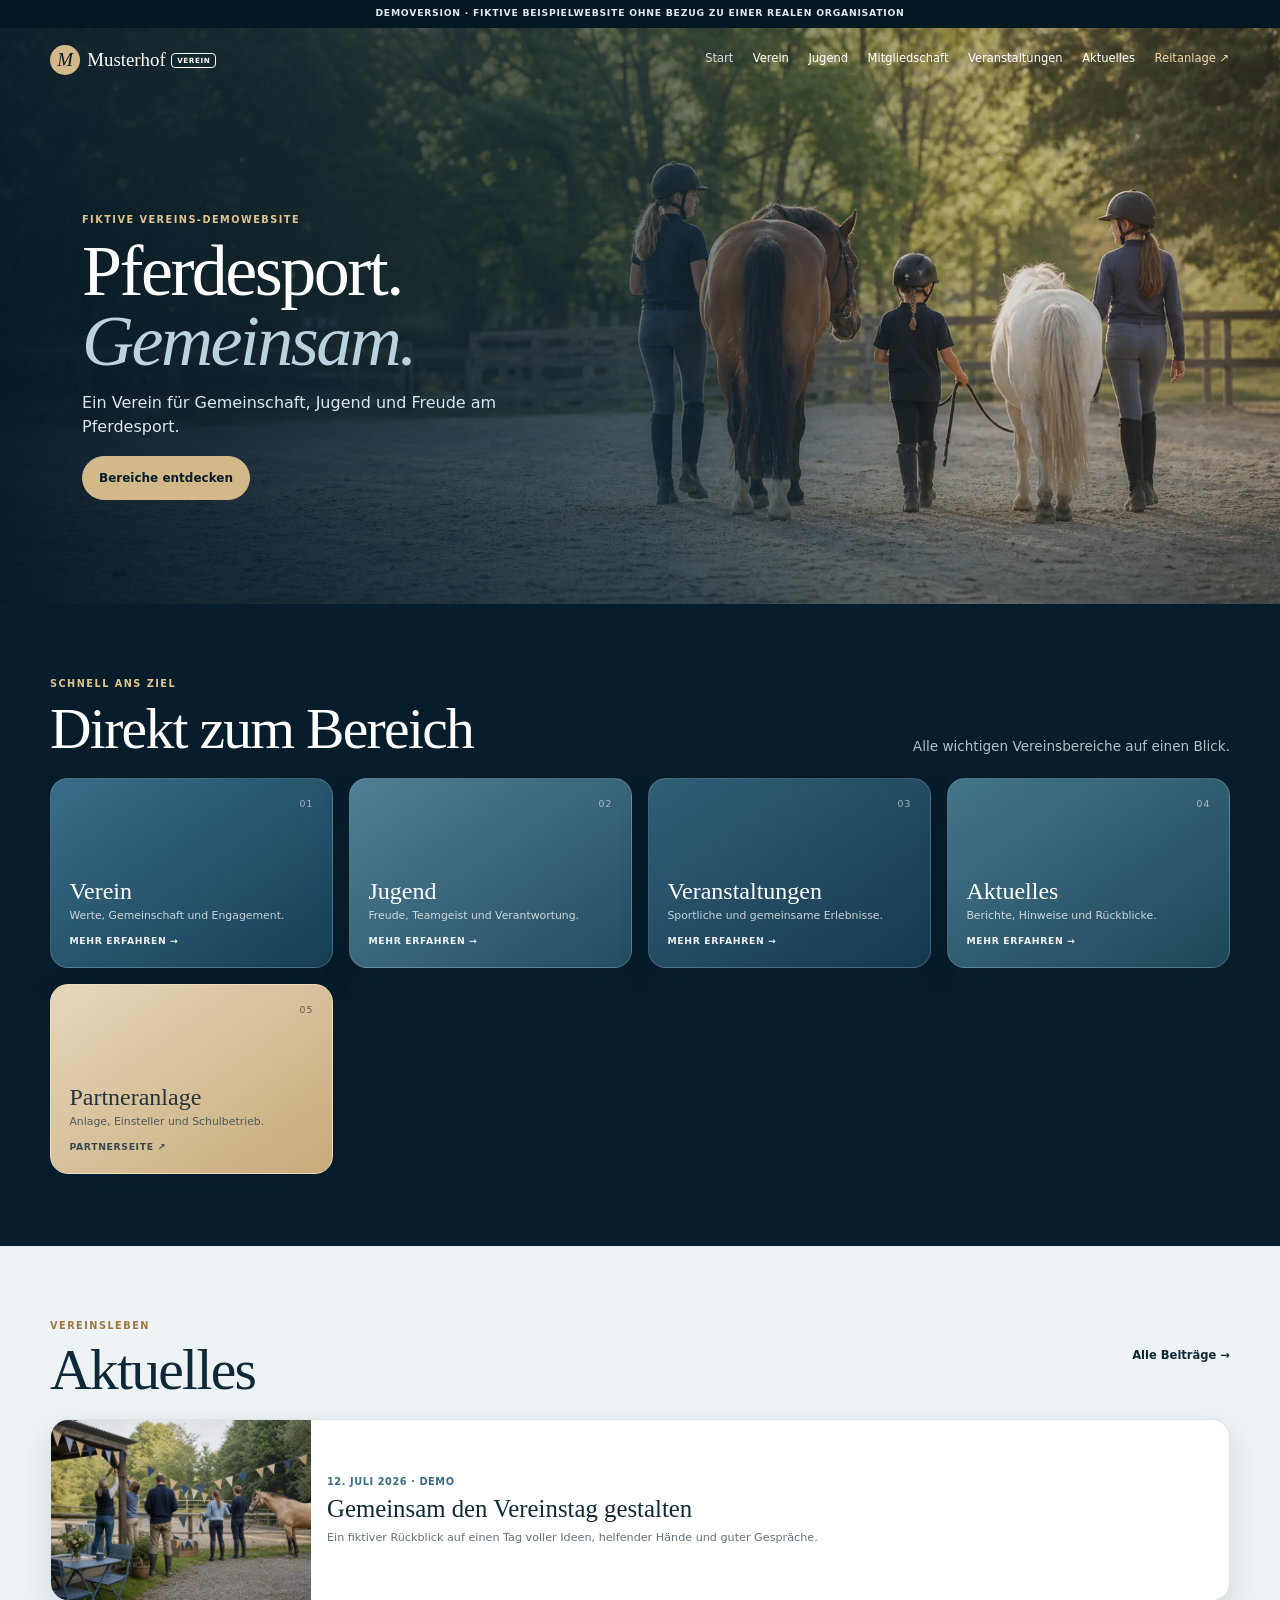
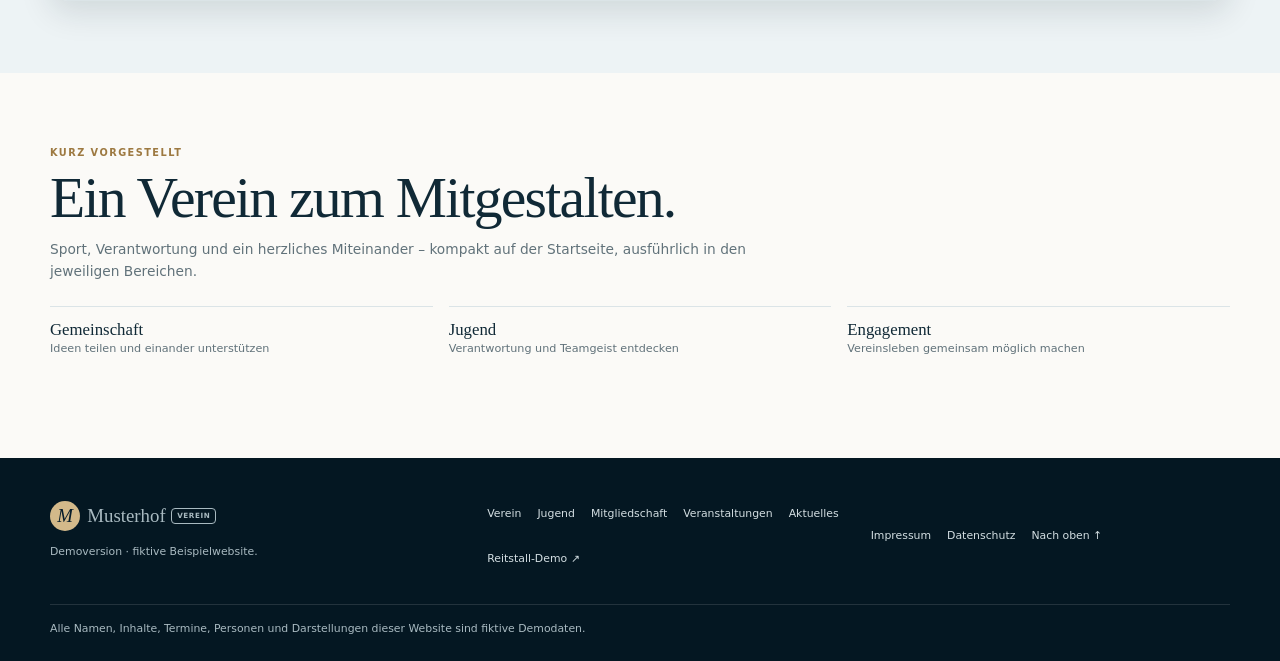
==== commit c4e410f2: "Vereinsseite mobile-first vereinfachen" ====
--- a/index.html
+++ b/index.html
@@ -1,8 +1,103 @@
-<!doctype html><html lang="de"><head><meta charset="utf-8"><meta name="viewport" content="width=device-width,initial-scale=1"><meta name="description" content="Fiktive Vereins-Demowebsite für den Reitverein Musterhof e.V. – Gemeinschaft, Jugend und Pferdesport."><meta name="robots" content="noindex,nofollow,noarchive"><title>Reitverein Musterhof e.V. · Demoversion</title><link rel="preload" href="assets/hero-gemeinschaft.webp" as="image" type="image/webp"><link rel="stylesheet" href="style.css"><script src="script.js" defer></script></head><body class="home"><div class="demo-bar">Demoversion – fiktive Beispielwebsite ohne Bezug zu einer realen Organisation.</div><header class="site-header"><a class="brand" href="index.html"><i class="brand-mark">M</i>Musterhof <small>Verein</small></a><button class="nav-toggle" type="button" aria-expanded="false" aria-controls="site-nav" aria-label="Navigation öffnen"><span></span></button><nav class="site-nav" id="site-nav" aria-label="Hauptnavigation"><a href="index.html" aria-current="page">Start</a><a href="verein.html">Unser Verein</a><a href="jugend.html">Kinder & Jugend</a><a href="mitglied.html">Mitglied werden</a><a href="veranstaltungen.html">Turniere</a><a href="aktuelles.html">Aktuelles</a><a class="partner-link" href="https://home-5020967539.app-ionos.space/">Reitanlage ↗</a></nav></header><main><section class="hero"><img src="assets/hero-gemeinschaft.webp" width="1920" height="817" alt="Fiktive Vereinsgemeinschaft mit Kindern, Jugendlichen und zwei Pferden auf einem Reitplatz"><div class="hero-copy"><p class="eyebrow">Fiktive Vereins-Demowebsite</p><h1>Gemeinsam<br><em>Pferdesport erleben</em></h1><p class="lead">Eine fiktive Vereinsgemeinschaft für Kinder, Jugendliche, Familien und alle, die Freude am gemeinsamen Pferdesport haben.</p><div class="button-row"><a class="button" href="verein.html">Verein entdecken</a><a class="button secondary" href="mitglied.html">Mitglied werden</a></div></div></section><section class="section dark" id="bereiche"><div class="split-head reveal"><div><p class="eyebrow">Sechs Wege in den Verein</p><h2>Was möchtest du<br>entdecken?</h2></div><p>Gemeinschaft, Nachwuchs, Veranstaltungen und Neuigkeiten – klar getrennt von den Angeboten der verbundenen Reitanlage.</p></div><div class="area-grid">
-<a class="area-card reveal" href="verein.html"><span>01</span><i class="card-icon">◎</i><div><small class="card-kicker">Unser Verein</small><h3>Gemeinschaft, Werte und die Menschen hinter dem Verein.</h3><p>Vereinsidee · Vorstand · Engagement</p></div><b class="card-action">Verein kennenlernen <span>→</span></b></a>
-<a class="area-card reveal" href="jugend.html"><span>02</span><i class="card-icon">◇</i><div><small class="card-kicker">Kinder & Jugend</small><h3>Gemeinsam lernen und Freude am Pferdesport entwickeln.</h3><p>Nachwuchs · Teamgeist · Jugendangebote</p></div><b class="card-action">Jugendbereich entdecken <span>→</span></b></a>
-<a class="area-card reveal" href="mitglied.html"><span>03</span><i class="card-icon">＋</i><div><small class="card-kicker">Mitglied werden</small><h3>Teil der Gemeinschaft werden und aktiv mitgestalten.</h3><p>Mitgliedschaft · Vorteile · Mitmachen</p></div><b class="card-action">Mitgliedschaft ansehen <span>→</span></b></a>
-<a class="area-card reveal" href="veranstaltungen.html"><span>04</span><i class="card-icon">◫</i><div><small class="card-kicker">Turniere & Veranstaltungen</small><h3>Gemeinsame Termine und sportliche Erlebnisse.</h3><p>Turniere · Lehrgänge · Vereinstage</p></div><b class="card-action">Termine entdecken <span>→</span></b></a>
-<a class="area-card reveal" href="aktuelles.html"><span>05</span><i class="card-icon">◌</i><div><small class="card-kicker">Aktuelles</small><h3>Neuigkeiten aus dem fiktiven Vereinsleben.</h3><p>Berichte · Hinweise · Rückblicke</p></div><b class="card-action">Aktuelles lesen <span>→</span></b></a>
-<a class="area-card partner reveal" href="https://home-5020967539.app-ionos.space/"><span>06</span><i class="card-icon">⌂</i><div><small class="card-tag">Verbundene Partnerseite</small><small class="card-kicker">Reitanlage</small><h3>Die Reitstall-Demo mit Anlage und Schulbetrieb.</h3><p>Anlage · Einsteller · Schulbetrieb</p></div><b class="card-action">Zur Reitanlage ↗ <span>→</span></b></a>
-</div></section><section class="youth-band"><div class="youth-copy reveal"><p class="eyebrow">Kinder & Jugend</p><h2>Vertrauen wächst gemeinsam.</h2><p>Freude, gegenseitige Unterstützung und ein verantwortungsvoller Umgang mit dem Pferd stehen im Mittelpunkt unserer fiktiven Vereinsgemeinschaft.</p><a class="button" href="jugend.html">Jugendbereich entdecken</a></div><div class="youth-visual" role="img" aria-label="Fiktive Jugendgruppe pflegt gemeinsam ein Pony"></div></section><section class="section"><div class="split-head reveal"><div><p class="eyebrow">Kurz vorgestellt</p><h2>Ein Verein zum<br>Mitgestalten.</h2></div><p>Der Reitverein Musterhof e.V. ist ein frei erfundenes Beispiel dafür, wie Sport, Verantwortung und ein herzliches Miteinander digital sichtbar werden können.</p></div><div class="feature-grid"><article class="feature-card reveal"><b>01 · Miteinander</b><h3>Gemeinschaft</h3><p>Mitglieder bringen Ideen ein, unterstützen sich und schaffen gemeinsame Erlebnisse.</p></article><article class="feature-card reveal"><b>02 · Nachwuchs</b><h3>Jugend im Mittelpunkt</h3><p>Kinder und Jugendliche erhalten Raum, sich zu entwickeln und Verantwortung zu entdecken.</p></article><article class="feature-card reveal"><b>03 · Mitmachen</b><h3>Ehrenamt</h3><p>Vereinsleben entsteht dort, wo viele kleine Beiträge zu etwas Gemeinsamen werden.</p></article></div></section><section class="section light"><div class="split-head reveal"><div><p class="eyebrow">Musterbeiträge</p><h2>Aktuelles aus<br>dem Verein.</h2></div><p>Alle Meldungen sind ausdrücklich fiktiv und zeigen beispielhaft, wie Vereinsnachrichten später aussehen könnten.</p></div><div class="news-preview"><a class="news-card reveal" href="aktuelles.html#gemeinsamer-vereinstag"><img src="assets/aktuelles/vereinstag.webp" width="1200" height="800" alt="Fiktiver Vereinstag mit gemeinsamem Dekorieren" loading="lazy"><div class="news-card-body"><time datetime="2026-07-12">12. Juli 2026 · Demo</time><h3>Gemeinsam den Vereinstag gestalten</h3><p>Ein Muster-Rückblick auf Ideen, helfende Hände und gute Gespräche.</p></div></a><a class="news-card reveal" href="aktuelles.html#fiktive-jugendaktion"><img src="assets/aktuelles/jugendaktion.webp" width="1200" height="800" alt="Fiktive Jugendgruppe bei der Pony-Pflege" loading="lazy"><div class="news-card-body"><time datetime="2026-06-21">21. Juni 2026 · Demo</time><h3>Gemeinsam Verantwortung lernen</h3><p>Eine beispielhafte Jugendaktion rund um Rücksichtnahme und Teamgeist.</p></div></a><a class="news-card reveal" href="aktuelles.html#fiktiver-turnierrueckblick"><img src="assets/aktuelles/turnierrueckblick.webp" width="1200" height="800" alt="Fiktive junge Reiterinnen am Rand eines Reitplatzes" loading="lazy"><div class="news-card-body"><time datetime="2026-05-17">17. Mai 2026 · Demo</time><h3>Sportlich und fair zusammen</h3><p>Ein fiktiver Einblick in Zusammenhalt bei einem Vereinsturnier.</p></div></a></div></section><section class="section sand"><div class="cta reveal"><div><p class="eyebrow">Lust auf Gemeinschaft?</p><h2>Vereinsleben beginnt mit Mitmachen.</h2></div><div><p>Entdecke unverbindlich, wie eine Mitgliedschaft in dieser fiktiven Vereinsdemo aussehen könnte.</p><a class="button" href="mitglied.html">Mitgliedschaft entdecken</a></div></div></section></main><footer class="site-footer"><div class="footer-grid"><div><a class="brand" href="index.html"><i class="brand-mark">M</i>Musterhof <small>Verein</small></a><p>Demoversion – fiktive Beispielwebsite ohne Bezug zu einer realen Organisation.</p></div><nav class="footer-nav" aria-label="Footer-Navigation"><a href="verein.html">Unser Verein</a><a href="jugend.html">Kinder & Jugend</a><a href="mitglied.html">Mitglied werden</a><a href="veranstaltungen.html">Turniere</a><a href="aktuelles.html">Aktuelles</a><a href="https://home-5020967539.app-ionos.space/">Reitstall-Demo ↗</a></nav><nav class="footer-nav" aria-label="Rechtliches"><a href="impressum.html">Impressum</a><a href="datenschutz.html">Datenschutz</a><a href="#top" onclick="window.scrollTo({top:0})">Nach oben ↑</a></nav></div><p class="footer-note">Alle Namen, Inhalte, Termine, Personen und Darstellungen dieser Website sind fiktive Demodaten.</p></footer></body></html>
+<!doctype html>
+<html lang="de">
+<head>
+  <meta charset="utf-8">
+  <meta name="viewport" content="width=device-width,initial-scale=1,viewport-fit=cover">
+  <meta name="description" content="Fiktive Vereins-Demowebsite für den Reitverein Musterhof e.V. – Gemeinschaft, Jugend und Pferdesport.">
+  <meta name="robots" content="noindex,nofollow,noarchive">
+  <title>Reitverein Musterhof e.V. · Demoversion</title>
+  <link rel="preload" href="assets/hero-gemeinschaft.webp" as="image" type="image/webp">
+  <link rel="stylesheet" href="style.css?v=3">
+  <script src="script.js" defer></script>
+</head>
+<body class="home">
+  <div class="demo-bar">Demoversion · fiktive Beispielwebsite ohne Bezug zu einer realen Organisation</div>
+  <header class="site-header">
+    <a class="brand" href="index.html" aria-label="Reitverein Musterhof Startseite"><i class="brand-mark">M</i><span>Musterhof</span><small>Verein</small></a>
+    <button class="nav-toggle" type="button" aria-expanded="false" aria-controls="site-nav" aria-label="Navigation öffnen"><span>Menü</span></button>
+    <nav class="site-nav" id="site-nav" aria-label="Hauptnavigation">
+      <a href="index.html" aria-current="page">Start</a>
+      <a href="verein.html">Verein</a>
+      <a href="jugend.html">Jugend</a>
+      <a href="mitglied.html">Mitgliedschaft</a>
+      <a href="veranstaltungen.html">Veranstaltungen</a>
+      <a href="aktuelles.html">Aktuelles</a>
+      <a class="partner-link" href="https://home-5020967539.app-ionos.space/">Reitanlage ↗</a>
+    </nav>
+  </header>
+
+  <main>
+    <section class="hero" aria-labelledby="hero-title">
+      <img src="assets/hero-gemeinschaft.webp" width="1920" height="817" alt="Fiktive Vereinsgemeinschaft mit Kindern, Jugendlichen und zwei Pferden auf einem Reitplatz">
+      <div class="hero-copy">
+        <p class="eyebrow">Fiktive Vereins-Demowebsite</p>
+        <h1 id="hero-title">Pferdesport.<br><em>Gemeinsam.</em></h1>
+        <p class="lead">Ein Verein für Gemeinschaft, Jugend und Freude am Pferdesport.</p>
+        <a class="button" href="#bereiche">Bereiche entdecken</a>
+      </div>
+    </section>
+
+    <section class="section dark home-areas" id="bereiche" aria-labelledby="areas-title">
+      <div class="split-head">
+        <div>
+          <p class="eyebrow">Schnell ans Ziel</p>
+          <h2 id="areas-title">Direkt zum Bereich</h2>
+        </div>
+        <p>Alle wichtigen Vereinsbereiche auf einen Blick.</p>
+      </div>
+      <div class="area-grid" id="navigation-grid">
+        <a class="area-card" href="verein.html"><span>01</span><h3>Verein</h3><p>Werte, Gemeinschaft und Engagement.</p><b class="card-action">Mehr erfahren →</b></a>
+        <a class="area-card" href="jugend.html"><span>02</span><h3>Jugend</h3><p>Freude, Teamgeist und Verantwortung.</p><b class="card-action">Mehr erfahren →</b></a>
+        <a class="area-card" href="veranstaltungen.html"><span>03</span><h3>Veranstaltungen</h3><p>Sportliche und gemeinsame Erlebnisse.</p><b class="card-action">Mehr erfahren →</b></a>
+        <a class="area-card" href="aktuelles.html"><span>04</span><h3>Aktuelles</h3><p>Berichte, Hinweise und Rückblicke.</p><b class="card-action">Mehr erfahren →</b></a>
+        <a class="area-card partner" href="https://home-5020967539.app-ionos.space/"><span>05</span><h3>Partneranlage</h3><p>Anlage, Einsteller und Schulbetrieb.</p><b class="card-action">Partnerseite ↗</b></a>
+      </div>
+    </section>
+
+    <section class="section latest-section" aria-labelledby="latest-title">
+      <div class="split-head compact-head">
+        <div>
+          <p class="eyebrow">Vereinsleben</p>
+          <h2 id="latest-title">Aktuelles</h2>
+        </div>
+        <a class="text-link" href="aktuelles.html">Alle Beiträge →</a>
+      </div>
+      <a class="latest-card" id="latest-news" href="aktuelles.html#gemeinsamer-vereinstag">
+        <img src="assets/aktuelles/vereinstag.webp" width="1200" height="800" alt="Fiktiver Vereinstag mit gemeinsamem Dekorieren" loading="lazy">
+        <span class="latest-copy">
+          <time datetime="2026-07-12">12. Juli 2026 · Demo</time>
+          <strong>Gemeinsam den Vereinstag gestalten</strong>
+          <span>Ein Rückblick auf Ideen, helfende Hände und gute Gespräche.</span>
+        </span>
+      </a>
+    </section>
+
+    <section class="section community" aria-labelledby="community-title">
+      <div>
+        <p class="eyebrow">Kurz vorgestellt</p>
+        <h2 id="community-title">Ein Verein zum Mitgestalten.</h2>
+        <p>Sport, Verantwortung und ein herzliches Miteinander – kompakt auf der Startseite, ausführlich in den jeweiligen Bereichen.</p>
+      </div>
+      <ul>
+        <li><b>Gemeinschaft</b><span>Ideen teilen und einander unterstützen</span></li>
+        <li><b>Jugend</b><span>Verantwortung und Teamgeist entdecken</span></li>
+        <li><b>Engagement</b><span>Vereinsleben gemeinsam möglich machen</span></li>
+      </ul>
+    </section>
+  </main>
+
+  <footer class="site-footer">
+    <div class="footer-grid">
+      <div><a class="brand" href="index.html"><i class="brand-mark">M</i><span>Musterhof</span><small>Verein</small></a><p>Demoversion · fiktive Beispielwebsite.</p></div>
+      <nav class="footer-nav" aria-label="Vereinsbereiche">
+        <a href="verein.html">Verein</a><a href="jugend.html">Jugend</a><a href="mitglied.html">Mitgliedschaft</a><a href="veranstaltungen.html">Veranstaltungen</a><a href="aktuelles.html">Aktuelles</a><a href="https://home-5020967539.app-ionos.space/">Reitstall-Demo ↗</a>
+      </nav>
+      <nav class="footer-nav" aria-label="Rechtliches">
+        <a href="impressum.html">Impressum</a><a href="datenschutz.html">Datenschutz</a><a href="#top">Nach oben ↑</a>
+      </nav>
+    </div>
+    <p class="footer-note">Alle Namen, Inhalte, Termine, Personen und Darstellungen dieser Website sind fiktive Demodaten.</p>
+  </footer>
+</body>
+</html>
+
--- a/style.css
+++ b/style.css
@@ -1,512 +1,226 @@
-:root{--night:#071d2b;--navy:#0d3148;--petrol:#174e63;--blue:#396d87;--smoke:#88a9b9;--mist:#edf3f5;--paper:#m��h��춻�q�^v
--L-	H-H-L��--
-K̊JN���܎�ٙ��ؘX��ܛ�[���YX[-YܘYY[�
-�\��H]-�H-L	K-�ؘJ-�MK-�MK-�MK-�MJK--�[��\�[�-̉JK[�X\�YܘYY[�
--L�YY�̍-YM�����M-
-_K�Y�KZ\��--�X^-]�Y-��L--���܎��-YLYM�K�Y�KX�۝[�-�Y[�΍ܙ[HX^
--K���[K�[�
--L-	H-H-LL�--
-K̊J_K�Y�KX�۝[�-��X\��[��--K���[Nٛ۝�--�[\
--����[K--��--���[JK�K�-�-�\�-K\�\�Y�_K�-���^�X^-]�Y-�----K�-���H--���܎��M����ٛ۝-\�^�N�K�-ܙ[_K��[-Y\�YܚY-�X\��[�]��-�[N�ܚY-][\]KX��-[[�Μ�\X]
--�-Y��_K���\�-YܚY-�X\��[�]��-�[N�ܚY-][\]KX��-[[�Μ�\X]
----Y��_K���\�-X�\�-�Y[�ΌK�-�[_K�]�]\��\�^N�ܚY�\�X�-\�][ΌN���܎���NYؘX��ܛ�[��[�X\�YܘYY[�
--M-YY���͘�--�L���
-N؛ܙ\�\�Y]\ΌN--�X�KZ][\Θ�[�\�ٛ۝�--�[\
--ܙ[K-���-\�[JH-�\�-K\�\�Y�_K���\�-X�\�-��X\��[��K�ܙ[H--���[Nٛ۝-\�^�N�K���[_K���\�-X�\�-���^�X\��[�����܎��\�-KX�-YJNٛ۝-\�^�N��ܙ[Nٛ۝-]�ZY�-�-L�]-\�\�X�[�΋�Y[N�^--]-�[�ٛܛN�\-\��\�_K�[[�X�\-�\�^N�[�[�KX�����X\��[�]��\�[N�Y[�΋����[H-�-�[N���܎��X����ؘX��ܛ�[��ٌ�MX��؛ܙ\�\�Y]\ΎN\-ٛ۝-\�^�N��N-�[Nٛ۝-]�ZY�-�-L�^--]-�[�ٛܛN�\-\��\�_K��\-[\�-�\�^N�ܚY���[�\�\�\�]��\-���\��-�[N�X\��[��ܙ[H--�Y[�Ό�\�-\�-[N��ۙ_K��\-[\�^�\�^N�ܚY�ܚY-][\]KX��-[[�΍-�--Y����\�\�[N�[YۋZ][\Μ�\��Y[�ΌK�ܙ[NؘX��ܛ�[��ٙ��؛ܙ\��\--��Y-�\�-K[[�JN؛ܙ\�\�Y]\ΌM�-K��\-[\�N��Y�ܙ^�\�^N�ܚY��Y-�---�ZY�-�---���܎�ٙ��ؘX��ܛ�[���\�-K\]-��
-N؛ܙ\�\�Y]\΍L	N���[�\�Z[�ܙ[Y[���\-���۝[����[�\�-�\-�X�[X[-[XY[��^�\��N�X�KZ][\Θ�[�\�ٛ۝-\�^�N���\�[Nٛ۝-]�ZY�-�--K�]�[�-YܚY-�ܚY-][\]KX��-[[�Μ�\X]
--�-Y��_K�]�[�-X�\�-�Z[�ZZY�-��---K�]�[�-X�\�-��X\��[��\�[H-K�]�[�-X�\�-�X�^ٛ۝-\�^�N��-�[Nٛ۝-]�ZY�-��LK�Y�[-]�\��[��-�[[�Y�[��[۞�Y[�ΌK���[H-K�-�[N���܎��N-�ؘ͎X��ܛ�[��ٍXY-�؛ܙ\��\--��Y���XLN؛ܙ\�\�Y]\ΌM--ٛ۝-]�ZY�-��-K�Y�[-]X�^�\�^N�ܚY��\����[N�X\��[����[H-K�Y�[-\����\�^N�ܚY�ܚY-][\]KX��-[[�Ό��---Y����\�\�[N�Y[�Ό\�[NؘX��ܛ�[��ٙ��؛ܙ\��\--��Y-�\�-K[[�JN؛ܙ\�\�Y]\ΌL�-K�Y�[-\����ٛ۝-\�^�N���-�[_K��]��[\�-�\�^N�ܚY��\�\�[_K��]��Z][^ؘX��ܛ�[��ٙ��؛ܙ\��\--��Y-�\�-K[[�JN؛ܙ\�\�Y]\Ό��-�ݙ\���ΚY[�K��]��Z][H-�[[X\�^�\�^N�ܚY�ܚY-][\]KX��-[[�Ό��---Y��]]���\�K�\�[N�[YۋZ][\Θ�[�\��Y[�Ό\�[N��\��܎��[�\��\�-\�-[N��ۙ_K��]��Z][H-�[[X\�N��]�X��]-Y]Z[-�[X\��\��\�^N��ۙ_K��]��Z][H-�[[X\�H[Y���Y-���--�ZY�-�ML--�ؚ�X�-Y�]��ݙ\�؛ܙ\�\�Y]\ΌM--K��]��Z][H-��X\��[����\�[H-Z[\ܝ[�ٛ۝-\�^�N�����[HZ[\ܝ[�K��]��]���^�\�^N�ܚY��Y-�-�-�ZY�-�-�-؛ܙ\��\--��Y-�\�-K[[�JN؛ܙ\�\�Y]\΍L	N�X�KZ][\Θ�[�\��-�[��][ێ���\�K��]��Z][V��[�H-��]��]���^�-�[�ٛܛN���]J--YY�_K��]��Y]Z[-�\�^N�ܚY�ܚY-][\]KX��-[[�Ό��---Y����\�K�\�[N�Y[�Ό-\�[H-K�\�[H-�L�-���܎��\�-K[]]Y
-_K��]��[�Y[���Y[�Ό��[NؘX��ܛ�[��ٙ��؛ܙ\�\�Y]\ΌN--K����ܚ\--�Y[�Ό\�[N���܎���L����ؘX��ܛ�[��ٍYMYM_K��]�X[-��X�]-N��-�[�ٛܛN�-�[��]VJ-��-
-N�-�[��][ێ��X�]-H-���--�[�ٛܛH-���K��]�X[-��\�X�^��X�]-N�N�-�[�ٛܛN��ۙ_PYYXJX^-]�Y-�L-�--
-^˜�]K[�]���\���\�[_K��]K[�]�^ٛ۝-\�^�N���\�[_K�\�XKYܚY--��X]-\�KYܚY--�[���YܚY-�ܚY-][\]KX��-[[�Μ�\X]
--�Z[�X^
----Y��J_K���\�-YܚY-�ܚY-][\]KX��-[[�Μ�\X]
--�-Y��_K��]��\-�]�Y]��ܚY-][\]KX��-[[�ΌY��-Y��K��]��X�\���\��-X�[-�ܚY-X��-[[��K�L_K����\�YܚY-�ܚY-][\]KX��-[[�ΌY��-Y��K����\�YܚY���\��-X�[-�ܚY-X��-[[��K�L__PYYXJX^-]�Y-��---
-^�-[-��ܛ�-\Y[��]���--K�[[�X�\�ٛ۝-\�^�N��M��[_K��]KZXY\�-��YH-��]KZXY\����][ێ��[]]�N���]]��Y[�Ό\�[H-K���[NؘX��ܛ�[���\�-K[�Y�-
-_K��]�]���^�\�^N�����K��]K[�]����][ێ�X���-]N���L-	N�Y��ܚY�-��\�^N��ۙN�Y[�΋�ܙ[H-K���[H-K���[NؘX��ܛ�[���\�-K[�Y�-
-N؛ܙ\�]��\--��Y-�ؘJ-�MK-�MK-�MK-�L�Nٛ^-Y\�X�[ێ���-[[��[YۋZ][\Μ�-�]�K��]K[�]���[��\�^N��^K��]K[�]�^�Y[�΋��\�[Nٛ۝-\�^�N��-��[_K�\��\�[[��؛ܙ\�\�Y]\ΌL�-K�\���Z[�ZZY�-��---K�\�Ϛ[Y��ؚ�X�-\��][ێ���H�[�\�K�\��X��-^�Y[�ΎL---K���[_K�\��-K-�Y�KZ\��-^ٛ۝-\�^�N��[\
--ˍ\�[K-M]��--���[J_K��]-ZXY--��K-�[�]-X�[�-�ܚY-][\]KX��-[[�ΌY��K��X�[ۋ-�Y�KX�۝[�-�Y[�΍\�[H-K���[_K�Y�KZ\���Z[�ZZY�-�---�Y[�΍\�[H-K���[_K�\�XKYܚY--��X]-\�KYܚY--�[���YܚY--��[-Y\�YܚY--�]�[�-YܚY--���\�-YܚY--��]��\-�]�Y]��ܚY-][\]KX��-[[�ΌY��K�\�XKX�\�-�Z[�ZZY�-�͌--K�[�]-]�\�X[-�Z[�ZZY�-��---�ܚY-\��Ό_K��]��X�\���\��-X�[-�ܚY-X��-[[��]]�K��]��X�\���\��-X�[[Y�-��]��X�\�[Y��ZY�-���--K����\�YܚY-�ܚY-][\]KX��-[[�ΌY��K����\�YܚY���\��-X�[-�ܚY-X��-[[��]]�K��]��Z][H-�[[X\�^�ܚY-][\]KX��-[[�ΌY��]]�K��]��Z][H-�[[X\�H[Y��ܚY-X��-[[��K�LN��Y-�L-	N�ZY�-���--K��]��Z][H-�[[X\�O�]��ܚY-X��-[[��_K��]��]���^�ܚY-X��-[[����ܚY-\��Ό�K��]��Y]Z[-�ܚY-][\]KX��-[[�ΌY���Y[�Ό-\�[H-K�\�[_K�Y�[-\����ܚY-][\]KX��-[[�ΌY��K��^��\�\�[__PYYXJ--�Y�\��\�Y-X�Y-[[�[ێ��Y-X�J^�-[-��ܛ�-X�Z]�[܎�]]�J�
-���Y�ܙK
-��Y�\��[�[X][ۋY-\�][ێ��-[\�Z[\ܝ[��[�[X][ۋZ]\�][ۋX��[��HZ[\ܝ[��-�[��][ۋY-\�][ێ��-[\�Z[\ܝ[�K��]�X[-��X�]-N�N�-�[�ٛܛN��ۙ__B+:root{
+  --night:#071d2b;
+  --navy:#0d3148;
+  --petrol:#174e63;
+  --blue:#396d87;
+  --smoke:#88a9b9;
+  --mist:#edf3f5;
+  --paper:#fbfaf7;
+  --cream:#f2ecdf;
+  --sand:#d3b98a;
+  --ink:#102936;
+  --muted:#61727a;
+  --line:#dbe4e7;
+  --focus:#e2bb72;
+  --radius:18px;
+  --serif:Georgia,"Times New Roman",serif;
+  --sans:ui-sans-serif,system-ui,-apple-system,"Segoe UI",sans-serif;
+  --content:1180px;
+  --shadow:0 12px 32px rgba(7,29,43,.12);
+}
+
+*{box-sizing:border-box}
+html{scroll-behavior:smooth;scroll-padding-top:5rem}
+body{margin:0;color:var(--ink);background:var(--paper);font-family:var(--sans);font-size:16px;line-height:1.55}
+img{display:block;max-width:100%}
+a{color:inherit}
+button,a{-webkit-tap-highlight-color:transparent;touch-action:manipulation}
+button,input,select{font:inherit}
+:focus-visible{outline:3px solid var(--focus);outline-offset:3px}
+.demo-bar{min-height:28px;padding:.4rem max(1rem,env(safe-area-inset-left));color:#dfeaf0;background:#051721;text-align:center;font-size:.58rem;font-weight:800;letter-spacing:.08em;text-transform:uppercase}
+
+.site-header{position:relative;z-index:20;display:flex;min-height:62px;align-items:center;justify-content:space-between;gap:1rem;padding:.65rem max(1rem,env(safe-area-inset-right)) .65rem max(1rem,env(safe-area-inset-left));color:#fff;background:var(--night)}
+.home .site-header{position:absolute;top:28px;left:0;right:0;background:transparent}
+.brand{display:flex;min-height:44px;align-items:center;color:inherit;font:400 1.18rem var(--serif);text-decoration:none;white-space:nowrap}
+.brand-mark{display:grid;width:30px;height:30px;margin-right:.45rem;color:var(--night);background:var(--sand);border-radius:50%;place-items:center;font-style:italic}
+.brand small{margin-left:.35rem;padding:.14rem .3rem;border:1px solid currentColor;border-radius:4px;font:800 .45rem var(--sans);letter-spacing:.08em;text-transform:uppercase}
+.nav-toggle{display:inline-flex;min-width:48px;min-height:44px;align-items:center;justify-content:center;padding:.5rem .8rem;color:#fff;background:rgba(255,255,255,.08);border:1px solid rgba(255,255,255,.4);border-radius:99px;font:750 .72rem var(--sans)}
+.site-nav{position:absolute;top:100%;right:1rem;display:none;width:min(280px,calc(100vw - 2rem));padding:.55rem;color:#fff;background:rgba(7,29,43,.98);border:1px solid rgba(255,255,255,.14);border-radius:14px;box-shadow:0 18px 44px rgba(0,0,0,.3)}
+.site-nav.open{display:grid}
+.site-nav a{min-height:46px;padding:.75rem;border-radius:9px;text-decoration:none;font-size:.84rem}
+.site-nav a:hover,.site-nav a[aria-current=page]{background:rgba(255,255,255,.08);color:#d8e8ee}
+.partner-link{color:#f0d7a7!important}
+
+.hero{position:relative;display:flex;height:clamp(440px,61svh,590px);min-height:440px;align-items:flex-end;color:#fff;background:var(--navy);overflow:hidden}
+.hero>img{position:absolute;inset:0;width:100%;height:100%;object-fit:cover;object-position:58% center}
+.hero:after{position:absolute;inset:0;background:linear-gradient(90deg,rgba(4,24,37,.95),rgba(7,37,55,.6) 72%,rgba(7,29,43,.15)),linear-gradient(0deg,rgba(4,23,33,.6),transparent 54%);content:""}
+.hero-copy{position:relative;z-index:2;width:min(100%,var(--content));margin:0 auto;padding:5.5rem 1rem 2rem}
+.eyebrow{margin:0 0 .55rem;color:#9d7941;font-size:.61rem;font-weight:850;letter-spacing:.15em;text-transform:uppercase}
+.hero .eyebrow,.dark .eyebrow,.page-hero .eyebrow{color:#e0c38d}
+.hero h1,.page-hero h1{margin:0;font:400 clamp(2.65rem,12vw,4.5rem)/.98 var(--serif);letter-spacing:-.035em}
+.hero h1 em,.page-hero h1 em{color:#b9d2de;font-weight:400}
+.lead{max-width:500px;margin:.85rem 0 1rem;color:#dbe7eb;font-size:.9rem}
+.button-row{display:flex;gap:.65rem;flex-wrap:wrap}
+.button{display:inline-flex;min-height:44px;align-items:center;justify-content:center;padding:.68rem 1rem;color:var(--night);background:var(--sand);border:1px solid var(--sand);border-radius:99px;text-decoration:none;font-size:.75rem;font-weight:850;cursor:pointer}
+.button.secondary{color:#fff;background:transparent;border-color:rgba(255,255,255,.55)}
+.button.blue{color:#fff;background:var(--petrol);border-color:var(--petrol)}
+
+.section,.page-content{padding:2.75rem max(1rem,env(safe-area-inset-left))}
+.section.light{background:var(--mist)}
+.section.dark{color:#fff;background:var(--night)}
+.section.sand{background:var(--cream)}
+.split-head{display:flex;max-width:var(--content);gap:1rem;align-items:end;justify-content:space-between;margin:0 auto 1.25rem}
+.split-head h2,.section-title,.community h2,.page-content h2{margin:0;font:400 clamp(1.9rem,8vw,3.6rem)/1 var(--serif);letter-spacing:-.03em}
+.split-head>p{display:none;max-width:370px;margin:0;color:var(--muted);font-size:.85rem}
+.dark .split-head>p{color:#afc1c9}
+
+.area-grid{display:grid;max-width:var(--content);margin:auto;grid-template-columns:repeat(2,minmax(0,1fr));gap:.65rem}
+.area-card{position:relative;display:flex;min-width:0;min-height:156px;padding:.95rem;color:#fff;background:linear-gradient(145deg,#396d87,#173e55);border:1px solid rgba(255,255,255,.15);border-radius:var(--radius);box-shadow:var(--shadow);flex-direction:column;text-decoration:none;transition:transform .18s,border-color .18s}
+.area-card:nth-child(2){background:linear-gradient(145deg,#507f95,#234c61)}
+.area-card:nth-child(3){background:linear-gradient(145deg,#315f78,#15394f)}
+.area-card:nth-child(4){background:linear-gradient(145deg,#45758a,#1e4659)}
+.area-card.partner{color:#25343a;background:linear-gradient(145deg,#e7d7bb,#c7aa79);border-color:#ecdcbf}
+.area-card:hover,.area-card:focus-visible{border-color:rgba(255,255,255,.55);transform:translateY(-2px)}
+.area-card:active{transform:scale(.985)}
+.area-card>span{align-self:flex-end;color:rgba(255,255,255,.58);font-size:.58rem;letter-spacing:.12em}
+.area-card.partner>span{color:#5e5d53}
+.tile-icon,.card-icon{width:24px;height:24px;margin:.2rem 0 .3rem;object-fit:contain}
+.area-card h3{margin:auto 0 .3rem;font:400 clamp(1.12rem,5vw,1.5rem)/1.05 var(--serif);overflow-wrap:anywhere}
+.area-card p{margin:0;color:rgba(255,255,255,.75);font-size:.68rem;line-height:1.35}
+.area-card.partner p{color:#4b5b5b}
+.card-action{margin-top:.65rem;color:rgba(255,255,255,.92);font-size:.58rem;letter-spacing:.07em;text-transform:uppercase}
+.partner .card-action{color:#35494d}
+.card-kicker,.card-tag{font-size:.6rem;font-weight:850;letter-spacing:.09em;text-transform:uppercase}
+
+.latest-section{background:var(--mist)}
+.compact-head{align-items:center}
+.text-link{min-height:44px;padding:.7rem 0;text-decoration:none;font-size:.72rem;font-weight:800}
+.latest-card{display:grid;max-width:var(--content);margin:auto;color:inherit;background:#fff;border:1px solid var(--line);border-radius:var(--radius);box-shadow:var(--shadow);overflow:hidden;text-decoration:none;grid-template-columns:92px 1fr}
+.latest-card img{width:92px;height:100%;min-height:120px;object-fit:cover}
+.latest-copy{display:flex;min-width:0;padding:1rem;flex-direction:column;justify-content:center}
+.latest-copy time,.news-card time,.event-card time{color:var(--blue);font-size:.61rem;font-weight:800;letter-spacing:.06em;text-transform:uppercase}
+.latest-copy strong{margin:.35rem 0;font:400 1.15rem/1.15 var(--serif)}
+.latest-copy>span{display:-webkit-box;color:var(--muted);font-size:.7rem;overflow:hidden;-webkit-box-orient:vertical;-webkit-line-clamp:2}
+
+.community{background:var(--paper)}
+.community>div,.community ul{max-width:var(--content);margin-left:auto;margin-right:auto}
+.community>div>p:last-child{max-width:700px;margin:.8rem 0 0;color:var(--muted);font-size:.86rem}
+.community ul{display:grid;gap:.55rem;margin-top:1.5rem;padding:0;list-style:none}
+.community li{display:flex;padding:.8rem 0;border-top:1px solid var(--line);flex-direction:column}
+.community li b{font:400 1.05rem var(--serif)}
+.community li span{color:var(--muted);font-size:.7rem}
+
+.page-hero{min-height:360px;padding:4.5rem max(1rem,env(safe-area-inset-left)) 3rem;color:#fff;background:radial-gradient(circle at 82% 10%,rgba(255,255,255,.14),transparent 32%),linear-gradient(135deg,#245e77,#0b2940)}
+.page-hero p{max-width:650px;color:#d1e1e7;font-size:.9rem}
+.page-content{max-width:calc(var(--content) + 2rem);margin:auto}
+.page-hero h1,.page-content h2{overflow-wrap:anywhere}
+.page-content>*{min-width:0}
+.prose{max-width:800px}
+.prose p{color:#4e626b;font-size:.95rem}
+
+.feature-grid,.info-grid,.values-grid,.event-grid,.board-grid{display:grid;grid-template-columns:1fr;gap:.75rem}
+.feature-card,.info-card,.event-card,.board-card{min-width:0;padding:1.25rem;background:#fff;border:1px solid var(--line);border-radius:var(--radius)}
+.feature-card b,.info-card b{color:var(--blue);font-size:.61rem;letter-spacing:.1em;text-transform:uppercase}
+.feature-card h3,.info-card h3,.event-card h3,.board-card h3{margin:1.1rem 0 .5rem;font:400 1.45rem/1.08 var(--serif)}
+.feature-card p,.info-card p,.event-card p,.board-card p{color:var(--muted);font-size:.86rem}
+.values-grid,.info-grid,.event-grid,.board-grid{margin-top:2rem}
+.avatar{display:grid;aspect-ratio:1;color:#dce8ed;background:linear-gradient(145deg,#376b84,#122f44);border-radius:15px;place-items:center;font:400 clamp(2.5rem,10vw,4.5rem) var(--serif)}
+.board-card .role{margin:0;color:var(--blue);font-size:.65rem;font-weight:850;letter-spacing:.08em;text-transform:uppercase}
+.demo-chip{display:inline-block;margin-top:.8rem;padding:.2rem .45rem;color:#5b4b2f;background:#f2e5cc;border-radius:99px;font-size:.55rem;font-weight:850;text-transform:uppercase}
+
+.youth-band{display:grid;grid-template-columns:1fr;gap:.65rem;padding:.65rem;background:var(--night)}
+.youth-copy{display:flex;min-height:390px;padding:2rem;background:linear-gradient(145deg,#214e64,#0d2f45);border-radius:var(--radius);flex-direction:column;justify-content:center;color:#fff}
+.youth-copy h2{margin:.5rem 0;font:400 clamp(2.2rem,10vw,4rem)/.98 var(--serif)}
+.youth-copy p{color:#c9dce4}
+.youth-visual{min-height:300px;background:url("assets/aktuelles/jugendaktion.webp") center/cover;border-radius:var(--radius)}
+
+.news-preview{display:grid;grid-template-columns:1fr;gap:.75rem}
+.news-card{display:flex;color:inherit;background:#fff;border:1px solid var(--line);border-radius:var(--radius);overflow:hidden;flex-direction:column;text-decoration:none}
+.news-card img{width:100%;height:200px;object-fit:cover}
+.news-card-body{padding:1.15rem}
+.news-card h3{margin:.55rem 0;font:400 1.45rem/1.08 var(--serif)}
+.news-card p{color:var(--muted);font-size:.85rem}
+
+.cta{display:grid;grid-template-columns:1fr;gap:1rem;padding:1.5rem;color:#fff;background:linear-gradient(135deg,var(--petrol),var(--navy));border-radius:var(--radius)}
+.cta h2{margin:0;font:400 clamp(2rem,9vw,3.6rem)/1 var(--serif)}
+.cta p{color:#c8dce4}
+.step-list{display:grid;counter-reset:steps;gap:.65rem;margin:2rem 0 0;padding:0;list-style:none}
+.step-list li{display:grid;grid-template-columns:40px 1fr;gap:.8rem;align-items:start;padding:1rem;background:#fff;border:1px solid var(--line);border-radius:14px}
+.step-list li:before{display:grid;width:36px;height:36px;color:#fff;background:var(--petrol);border-radius:50%;counter-increment:steps;content:counter(steps,decimal-leading-zero);place-items:center;font-size:.6rem;font-weight:800}
+.event-card{min-height:0}
+.event-card .place{font-size:.75rem;font-weight:750}
+.legal-warning,.demo-function{padding:1rem;color:#584b36;background:#f4ead7;border:1px solid #dfc9a1;border-radius:14px;font-weight:700}
+.legal-table{display:grid;gap:.6rem;margin:2rem 0}
+.legal-row{display:grid;grid-template-columns:1fr;gap:.4rem;padding:1rem;background:#fff;border:1px solid var(--line);border-radius:12px}
+.legal-row b{font-size:.75rem}
+
+.news-list{display:grid;gap:.75rem}
+.news-item{background:#fff;border:1px solid var(--line);border-radius:var(--radius);overflow:hidden}
+.news-item summary{display:grid;grid-template-columns:1fr auto;gap:1rem;align-items:center;padding:.8rem;cursor:pointer;list-style:none}
+.news-item summary::-webkit-details-marker{display:none}
+.news-item summary img{grid-column:1/-1;width:100%;height:200px;object-fit:cover;border-radius:12px}
+.news-item summary>div{grid-column:1;min-width:0}
+.news-item h2{margin:.3rem 0!important;font-size:1.55rem!important;overflow-wrap:anywhere}
+.news-toggle{display:grid;width:40px;height:40px;border:1px solid var(--line);border-radius:50%;place-items:center;transition:.2s}
+.news-item[open] .news-toggle{transform:rotate(45deg)}
+.news-detail{display:grid;grid-template-columns:1fr;gap:.75rem;padding:0 .8rem 1rem;color:var(--muted)}
+.news-loading{padding:1.5rem;background:#fff;border-radius:var(--radius)}
+.noscript{padding:1rem;color:#7e3737;background:#f5e5e5}
+
+.site-footer{padding:2.25rem max(1rem,env(safe-area-inset-left)) calc(1.5rem + env(safe-area-inset-bottom));color:#a9bac1;background:#041722;font-size:.68rem}
+.footer-grid{display:grid;max-width:var(--content);margin:auto;grid-template-columns:1fr;gap:1.5rem}
+.footer-grid p{margin:.4rem 0 0}
+.footer-nav{display:flex;gap:.35rem 1rem;flex-wrap:wrap}
+.footer-nav a{display:inline-flex;min-height:40px;align-items:center;color:#d3dee2;text-decoration:none}
+.footer-note{max-width:var(--content);margin:1.5rem auto 0;padding-top:1rem;border-top:1px solid rgba(255,255,255,.12)}
+.reveal{opacity:1;transform:none}
+
+@media(max-width:339px){
+  .area-grid{grid-template-columns:1fr}
+  .area-card{min-height:132px}
+}
+
+@media(min-width:640px){
+  .site-header{padding-left:2rem;padding-right:2rem}
+  .hero-copy,.section,.page-content,.page-hero{padding-left:2rem;padding-right:2rem}
+  .split-head>p{display:block}
+  .area-grid{grid-template-columns:repeat(3,minmax(0,1fr));gap:.85rem}
+  .area-card{min-height:175px;padding:1.15rem}
+  .latest-card{grid-template-columns:180px 1fr}
+  .latest-card img{width:180px;min-height:150px}
+  .community ul{grid-template-columns:repeat(3,1fr);gap:1rem}
+  .feature-grid,.info-grid,.values-grid,.event-grid{grid-template-columns:repeat(2,minmax(0,1fr))}
+  .board-grid{grid-template-columns:repeat(2,1fr)}
+  .news-preview{grid-template-columns:repeat(2,1fr)}
+  .cta{grid-template-columns:1.15fr .85fr}
+  .legal-row{grid-template-columns:220px 1fr}
+  .footer-grid{grid-template-columns:1.15fr 1fr 1fr}
+}
+
+@media(min-width:900px){
+  .site-header{padding-left:max(2rem,calc((100% - var(--content))/2));padding-right:max(2rem,calc((100% - var(--content))/2))}
+  .home .site-header{top:28px}
+  .nav-toggle{display:none}
+  .site-nav{position:static;display:flex;width:auto;padding:0;background:none;border:0;border-radius:0;box-shadow:none;gap:clamp(.6rem,1.4vw,1.2rem)}
+  .site-nav a{min-height:44px;padding:.7rem .05rem;font-size:.72rem;white-space:nowrap}
+  .site-nav a:hover,.site-nav a[aria-current=page]{background:none;color:#cfe1e9}
+  .hero{height:min(64svh,720px);min-height:560px;align-items:center}
+  .hero>img{object-position:center}
+  .hero:after{background:linear-gradient(90deg,rgba(4,24,37,.95),rgba(7,37,55,.58) 52%,rgba(7,29,43,.12) 78%),linear-gradient(0deg,rgba(4,23,33,.5),transparent 45%)}
+  .hero-copy{padding:7rem 2rem 2rem}
+  .lead{font-size:1rem}
+  .section,.page-content{padding-top:4.5rem;padding-bottom:4.5rem}
+  .page-hero{min-height:460px;padding-top:7rem;padding-bottom:5rem}
+  .area-grid{grid-template-columns:repeat(4,minmax(0,1fr));gap:1rem}
+  .area-card{min-height:190px}
+  .latest-card{grid-template-columns:260px 1fr}
+  .latest-card img{width:260px;height:180px}
+  .latest-copy strong{font-size:1.55rem}
+  .feature-grid,.info-grid{grid-template-columns:repeat(3,minmax(0,1fr))}
+  .values-grid,.event-grid{grid-template-columns:repeat(2,minmax(0,1fr))}
+  .board-grid{grid-template-columns:repeat(4,1fr)}
+  .youth-band{grid-template-columns:1fr 1fr}
+  .youth-copy,.youth-visual{min-height:500px}
+  .news-preview{grid-template-columns:1.1fr .9fr .9fr}
+  .news-card:first-child{grid-column:auto}
+  .news-item summary{grid-template-columns:190px 1fr auto;padding:1rem}
+  .news-item summary img{grid-column:auto;width:190px;height:130px}
+  .news-item summary>div{grid-column:auto}
+  .news-detail{grid-template-columns:190px 1fr;padding:0 1rem 1.5rem 222px}
+}
+
+@media(prefers-reduced-motion:reduce){
+  html{scroll-behavior:auto}
+  *,*:before,*:after{animation-duration:.01ms!important;animation-iteration-count:1!important;transition-duration:.01ms!important}
+}
+
